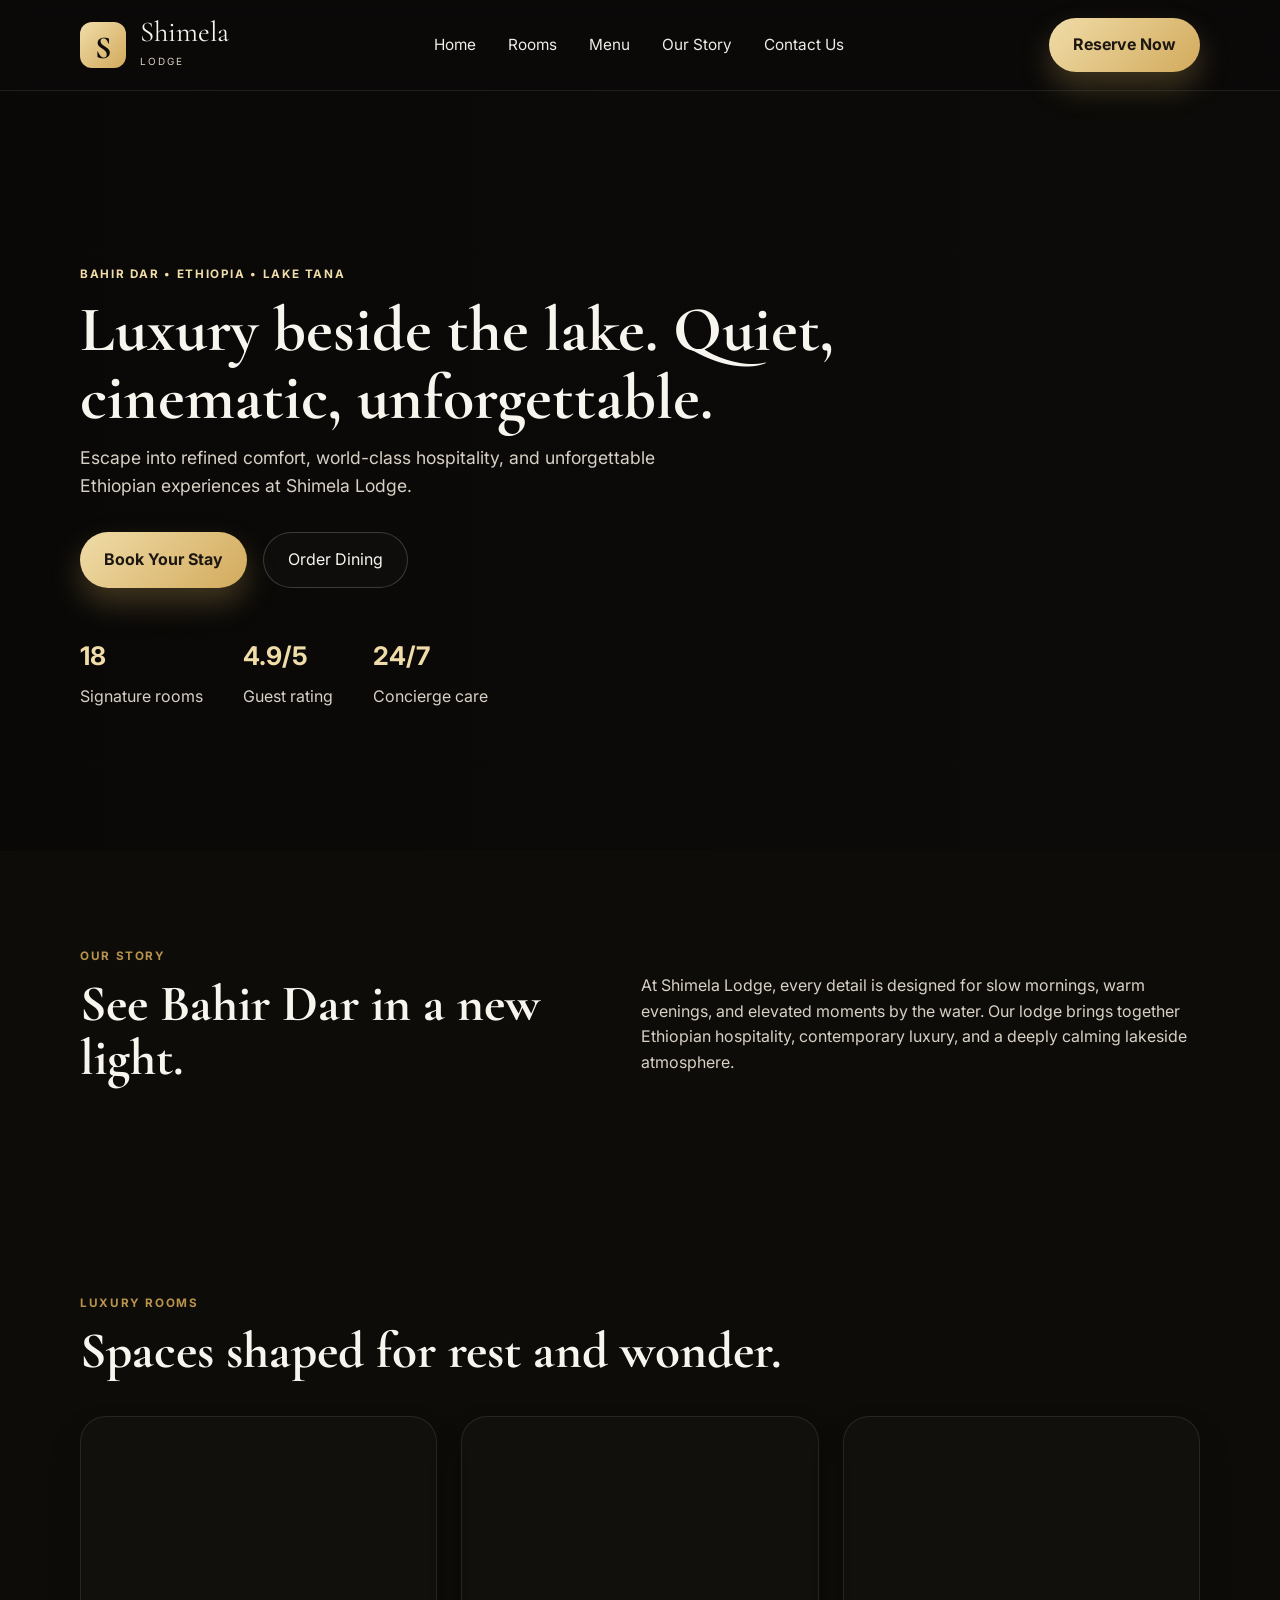
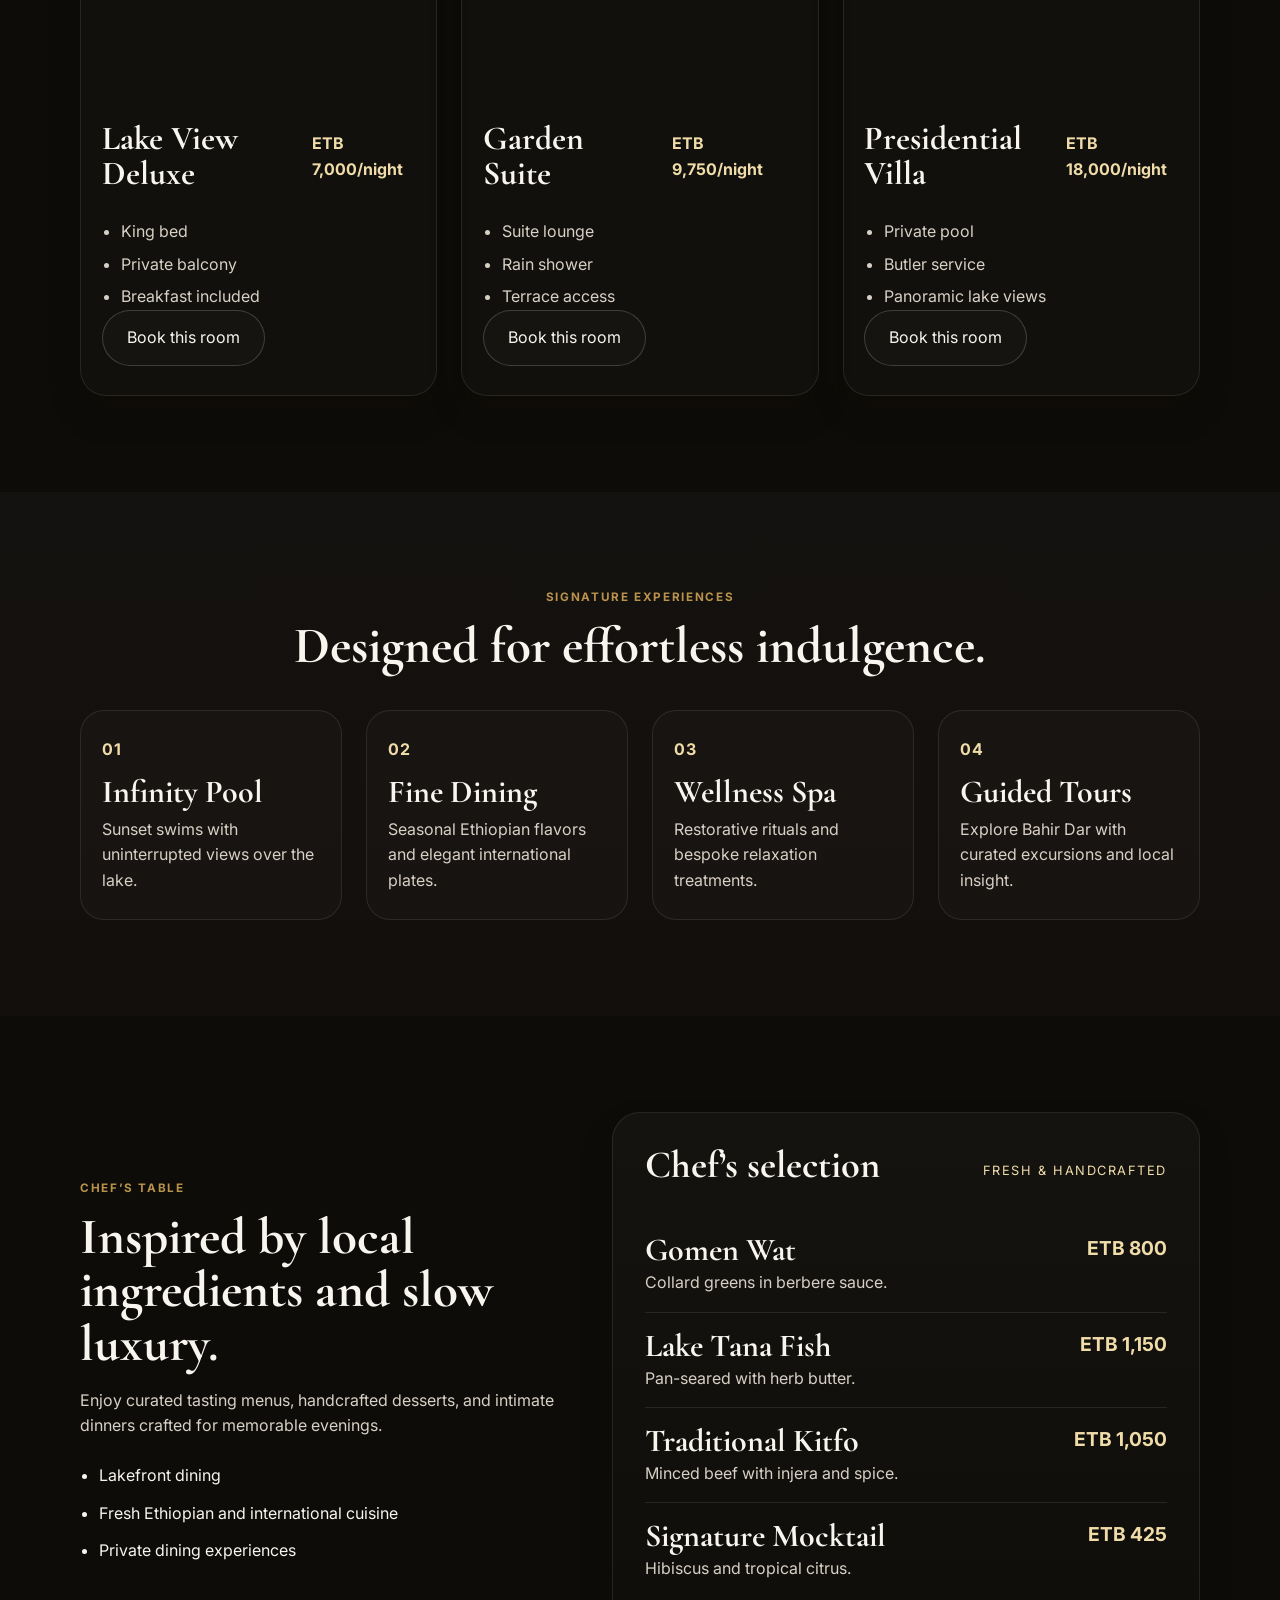
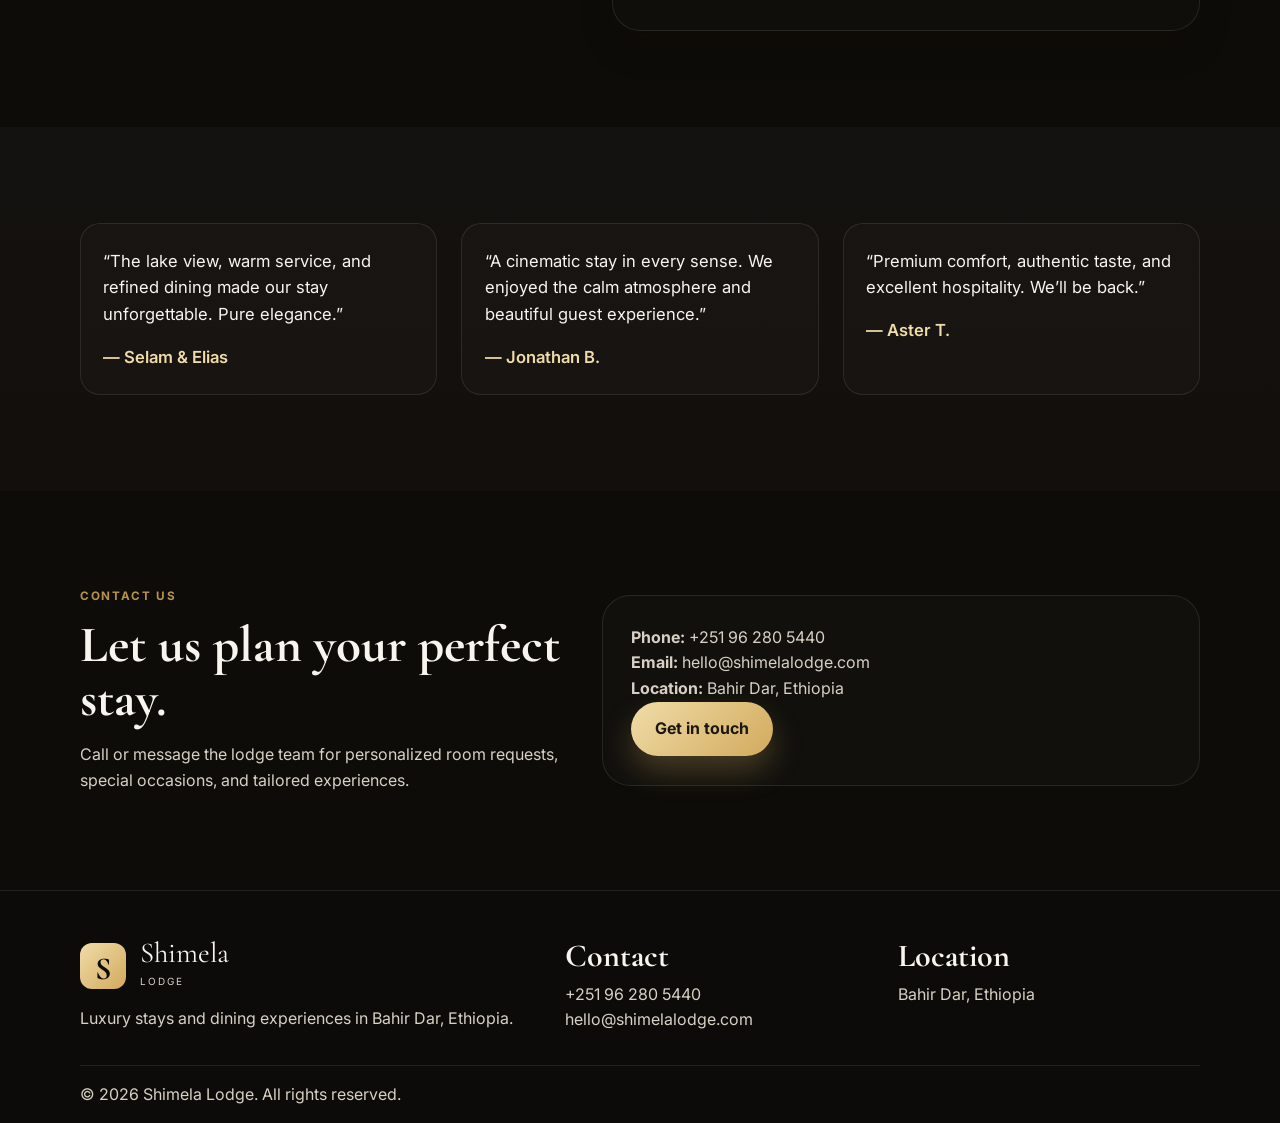
==== index.html @ a59342cc "update website" ====
<!DOCTYPE html>
<html lang="en">
  <head>
    <meta charset="UTF-8" />
    <meta name="viewport" content="width=device-width, initial-scale=1.0" />
    <title>Shimela Lodge | Luxury Stay in Bahir Dar</title>
    <meta
      name="description"
      content="Shimela Lodge is a luxury lodge in Bahir Dar, Ethiopia offering elegant rooms, serene lakefront views, premium dining, and a refined stay experience."
    />
    <link rel="preconnect" href="https://fonts.googleapis.com" />
    <link rel="preconnect" href="https://fonts.gstatic.com" crossorigin />
    <link
      href="https://fonts.googleapis.com/css2?family=Cormorant+Garamond:wght@400;500;600;700&family=Inter:wght@400;500;600;700;800&display=swap"
      rel="stylesheet"
    />
    <link
      rel="stylesheet"
      href="https://cdnjs.cloudflare.com/ajax/libs/font-awesome/6.5.2/css/all.min.css"
      integrity="sha512-DTOQO9RWCH3ppGqcWaEA1BIZOC6xxalwUEQpZZiHQ0s4m96jLZ3Q+N6M7M0PBn3h4PqA=="
      crossorigin="anonymous"
      referrerpolicy="no-referrer"
    />
    <link rel="stylesheet" href="styles.css" />
  </head>
  <body>
    <header class="site-header">
      <div class="container nav-wrap">
        <a href="index.html" class="brand" aria-label="Shimela Lodge home">
          <div class="brand-mark">S</div>
          <div>
            <span class="brand-name">Shimela</span>
            <small>Lodge</small>
          </div>
        </a>

        <nav class="main-nav" aria-label="Main navigation">
          <a href="index.html">Home</a>
          <a href="#rooms">Rooms</a>
          <a href="#menu">Menu</a>
          <a href="#story">Our Story</a>
          <a href="#contact">Contact Us</a>
        </nav>

        <a class="nav-cta" href="booking.html">Reserve Now</a>
      </div>
    </header>

    <main>
      <section class="hero home-hero">
        <div class="hero-overlay"></div>
        <div class="container hero-content">
          <p class="eyebrow">Bahir Dar • Ethiopia • Lake Tana</p>
          <h1>Luxury beside the lake. Quiet, cinematic, unforgettable.</h1>
          <p class="hero-copy">
            Escape into refined comfort, world-class hospitality, and unforgettable Ethiopian experiences at Shimela Lodge.
          </p>
          <div class="hero-actions">
            <a class="btn btn-primary" href="booking.html">Book Your Stay</a>
            <a class="btn btn-secondary" href="dining.html">Order Dining</a>
          </div>
          <div class="hero-stats">
            <div>
              <strong>18</strong>
              <span>Signature rooms</span>
            </div>
            <div>
              <strong>4.9/5</strong>
              <span>Guest rating</span>
            </div>
            <div>
              <strong>24/7</strong>
              <span>Concierge care</span>
            </div>
          </div>
        </div>
      </section>

      <section id="story" class="section-shell intro-panel">
        <div class="container intro-grid">
          <div>
            <p class="eyebrow dark">Our story</p>
            <h2>See Bahir Dar in a new light.</h2>
          </div>
          <p>
            At Shimela Lodge, every detail is designed for slow mornings, warm evenings, and elevated moments by the water.
            Our lodge brings together Ethiopian hospitality, contemporary luxury, and a deeply calming lakeside atmosphere.
          </p>
        </div>
      </section>

      <section id="rooms" id="rooms" class="section-shell">
        <div class="container">
          <div class="section-heading">
            <p class="eyebrow dark">Luxury rooms</p>
            <h2>Spaces shaped for rest and wonder.</h2>
          </div>
          <div class="room-grid">
            <article class="room-card">
              <div class="room-image room-one"></div>
              <div class="room-body">
                <div class="room-topline">
                  <h3>Lake View Deluxe</h3>
                  <span>ETB 7,000/night</span>
                </div>
                <ul>
                  <li>King bed</li>
                  <li>Private balcony</li>
                  <li>Breakfast included</li>
                </ul>
                <a class="btn btn-secondary room-order-btn" href="booking.html">Book this room</a>
              </div>
            </article>
            <article class="room-card">
              <div class="room-image room-two"></div>
              <div class="room-body">
                <div class="room-topline">
                  <h3>Garden Suite</h3>
                  <span>ETB 9,750/night</span>
                </div>
                <ul>
                  <li>Suite lounge</li>
                  <li>Rain shower</li>
                  <li>Terrace access</li>
                </ul>
                <a class="btn btn-secondary room-order-btn" href="booking.html">Book this room</a>
              </div>
            </article>
            <article class="room-card">
              <div class="room-image room-three"></div>
              <div class="room-body">
                <div class="room-topline">
                  <h3>Presidential Villa</h3>
                  <span>ETB 18,000/night</span>
                </div>
                <ul>
                  <li>Private pool</li>
                  <li>Butler service</li>
                  <li>Panoramic lake views</li>
                </ul>
                <a class="btn btn-secondary room-order-btn" href="booking.html">Book this room</a>
              </div>
            </article>
          </div>
        </div>
      </section>

      <section class="section-shell accent-bg">
        <div class="container">
          <div class="section-heading center">
            <p class="eyebrow dark">Signature experiences</p>
            <h2>Designed for effortless indulgence.</h2>
          </div>
          <div class="amenity-grid">
            <div class="amenity-item">
              <span>01</span>
              <h3>Infinity Pool</h3>
              <p>Sunset swims with uninterrupted views over the lake.</p>
            </div>
            <div class="amenity-item">
              <span>02</span>
              <h3>Fine Dining</h3>
              <p>Seasonal Ethiopian flavors and elegant international plates.</p>
            </div>
            <div class="amenity-item">
              <span>03</span>
              <h3>Wellness Spa</h3>
              <p>Restorative rituals and bespoke relaxation treatments.</p>
            </div>
            <div class="amenity-item">
              <span>04</span>
              <h3>Guided Tours</h3>
              <p>Explore Bahir Dar with curated excursions and local insight.</p>
            </div>
          </div>
        </div>
      </section>

      <section id="menu" class="section-shell">
        <div class="container dining-grid">
          <div class="dining-copy">
            <p class="eyebrow dark">Chef’s table</p>
            <h2>Inspired by local ingredients and slow luxury.</h2>
            <p>
              Enjoy curated tasting menus, handcrafted desserts, and intimate dinners crafted for memorable evenings.
            </p>
            <ul class="feature-list">
              <li>Lakefront dining</li>
              <li>Fresh Ethiopian and international cuisine</li>
              <li>Private dining experiences</li>
            </ul>
          </div>
          <div class="menu-panel">
            <div class="menu-header">
              <h3>Chef’s selection</h3>
              <span>Fresh & handcrafted</span>
            </div>
            <div class="menu-item">
              <div>
                <h4>Gomen Wat</h4>
                <p>Collard greens in berbere sauce.</p>
              </div>
              <strong>ETB 800</strong>
            </div>
            <div class="menu-item">
              <div>
                <h4>Lake Tana Fish</h4>
                <p>Pan-seared with herb butter.</p>
              </div>
              <strong>ETB 1,150</strong>
            </div>
            <div class="menu-item">
              <div>
                <h4>Traditional Kitfo</h4>
                <p>Minced beef with injera and spice.</p>
              </div>
              <strong>ETB 1,050</strong>
            </div>
            <div class="menu-item">
              <div>
                <h4>Signature Mocktail</h4>
                <p>Hibiscus and tropical citrus.</p>
              </div>
              <strong>ETB 425</strong>
            </div>
          </div>
        </div>
      </section>

      <section class="section-shell accent-bg">
        <div class="container review-grid home-review-grid">
          <blockquote>
            “The lake view, warm service, and refined dining made our stay unforgettable. Pure elegance.”
            <footer>— Selam & Elias</footer>
          </blockquote>
          <blockquote>
            “A cinematic stay in every sense. We enjoyed the calm atmosphere and beautiful guest experience.”
            <footer>— Jonathan B.</footer>
          </blockquote>
          <blockquote>
            “Premium comfort, authentic taste, and excellent hospitality. We’ll be back.”
            <footer>— Aster T.</footer>
          </blockquote>
        </div>
      </section>

      <section id="contact" class="section-shell">
        <div class="container booking-shell">
          <div class="booking-content">
            <p class="eyebrow dark">Contact us</p>
            <h2>Let us plan your perfect stay.</h2>
            <p>Call or message the lodge team for personalized room requests, special occasions, and tailored experiences.</p>
          </div>
          <div class="contact-card">
            <p><strong>Phone:</strong> <a href="tel:+251962805440">+251 96 280 5440</a></p>
            <p><strong>Email:</strong> <a href="mailto:hello@shimelalodge.com">hello@shimelalodge.com</a></p>
            <p><strong>Location:</strong> Bahir Dar, Ethiopia</p>
            <a class="btn btn-primary" href="contact.html">Get in touch</a>
          </div>
        </div>
      </section>
    </main>

    <footer class="site-footer">
      <div class="container footer-wrap">
        <div>
          <div class="brand footer-brand">
            <div class="brand-mark">S</div>
            <div>
              <span class="brand-name">Shimela</span>
              <small>Lodge</small>
            </div>
          </div>
          <p>Luxury stays and dining experiences in Bahir Dar, Ethiopia.</p>
        </div>
        <div>
          <h4>Contact</h4>
          <p><a href="tel:+251962805440">+251 96 280 5440</a></p>
          <p><a href="mailto:hello@shimelalodge.com">hello@shimelalodge.com</a></p>
        </div>
        <div>
          <h4>Location</h4>
          <p>Bahir Dar, Ethiopia</p>
        </div>
      </div>
      <div class="container copyright">
        <p>© <span id="year"></span> Shimela Lodge. All rights reserved.</p>
      </div>
    </footer>

    <script src="script.js"></script>
  </body>
</html>
---- styles.css ----
:root {
  --bg: #0d0c09;
  --panel: #17140f;
  --panel-soft: #201b16;
  --gold: #d2aa5c;
  --gold-soft: #f0dca8;
  --white: #f8f5ef;
  --muted: #d8d0c4;
  --shadow: rgba(18, 11, 4, 0.32);
  --border: rgba(255, 255, 255, 0.09);
  --success: #cfe5a8;
  --deep: #110f0d;
}

* {
  box-sizing: border-box;
}

html {
  scroll-behavior: smooth;
}

body {
  margin: 0;
  background: var(--bg);
  color: var(--white);
  font-family: 'Inter', sans-serif;
  line-height: 1.6;
}

a {
  color: inherit;
  text-decoration: none;
}

img {
  max-width: 100%;
  display: block;
}

button,
input,
select,
textarea {
  font: inherit;
}

.container {
  width: min(1120px, calc(100% - 2rem));
  margin: 0 auto;
}

.section-shell {
  padding: 6rem 0;
}

.accent-bg {
  background: linear-gradient(180deg, rgba(20, 18, 16, 0.96), rgba(19, 15, 12, 0.96));
}

.eyebrow {
  margin: 0 0 0.8rem;
  color: var(--gold-soft);
  text-transform: uppercase;
  letter-spacing: 0.14em;
  font-size: 0.73rem;
  font-weight: 700;
}

.eyebrow.dark {
  color: #b9934b;
}

h1, h2, h3, h4 {
  font-family: 'Cormorant Garamond', serif;
  margin: 0 0 0.8rem;
  line-height: 1.05;
}

h1 {
  font-size: clamp(3.4rem, 5vw, 6rem);
  max-width: 760px;
}

h2 {
  font-size: clamp(2.5rem, 4vw, 4rem);
  margin-bottom: 1rem;
}

p {
  margin: 0;
  color: var(--muted);
}

.site-header {
  position: sticky;
  top: 0;
  z-index: 100;
  backdrop-filter: blur(14px);
  background: rgba(10, 9, 8, 0.75);
  border-bottom: 1px solid var(--border);
}

.nav-wrap {
  display: flex;
  align-items: center;
  justify-content: space-between;
  gap: 1.25rem;
  min-height: 90px;
}

.brand {
  display: inline-flex;
  align-items: center;
  gap: 0.9rem;
}

.brand-mark {
  width: 46px;
  height: 46px;
  display: grid;
  place-items: center;
  background: linear-gradient(135deg, var(--gold-soft), var(--gold));
  color: var(--bg);
  border-radius: 12px;
  font-weight: 800;
  font-family: 'Cormorant Garamond', serif;
  font-size: 2rem;
}

.brand-name {
  display: block;
  font-family: 'Cormorant Garamond', serif;
  font-size: 1.8rem;
  line-height: 1;
}

.brand small {
  color: var(--muted);
  letter-spacing: 0.18em;
  text-transform: uppercase;
  font-size: 0.62rem;
}

.main-nav {
  display: flex;
  align-items: center;
  gap: 2rem;
}

.main-nav a {
  position: relative;
  color: #f0ece7;
  font-size: 0.96rem;
}

.main-nav a::after {
  content: '';
  position: absolute;
  left: 0;
  bottom: -8px;
  width: 100%;
  height: 1px;
  background: var(--gold-soft);
  transform: scaleX(0);
  transform-origin: center;
  transition: transform 0.25s ease;
}

.main-nav a:hover::after {
  transform: scaleX(1);
}

.nav-cta,
.btn,
.mini-btn {
  border: none;
  border-radius: 999px;
  cursor: pointer;
  transition: transform 0.2s ease, box-shadow 0.2s ease, background 0.2s ease;
}

.nav-cta,
.btn-primary {
  display: inline-flex;
  align-items: center;
  justify-content: center;
  padding: 0.9rem 1.5rem;
  background: linear-gradient(135deg, var(--gold-soft), var(--gold));
  color: #1d1711;
  font-weight: 700;
  box-shadow: 0 15px 30px rgba(210, 170, 92, 0.28);
}

.btn-secondary {
  display: inline-flex;
  align-items: center;
  justify-content: center;
  padding: 0.9rem 1.5rem;
  border: 1px solid rgba(255,255,255,0.18);
  background: rgba(255,255,255,0.02);
  color: var(--white);
}

.nav-cta:hover,
.btn:hover,
.mini-btn:hover {
  transform: translateY(-1px);
}

.hero {
  position: relative;
  min-height: 760px;
  display: flex;
  align-items: center;
  background-size: cover;
  background-position: center;
}

.home-hero {
  background-image: url('https://images.unsplash.com/photo-1500530855697-b586d89ba3ee?auto=format&fit=crop&w=1600&q=80');
}

.page-hero {
  min-height: 440px;
  background-image: url('https://images.unsplash.com/photo-1494526585095-c41746248156?auto=format&fit=crop&w=1600&q=80');
}

.hero-overlay {
  position: absolute;
  inset: 0;
  background: linear-gradient(90deg, rgba(9,8,7,0.92) 0%, rgba(9,8,7,0.66) 34%, rgba(9,8,7,0.28) 100%);
}

.hero-content {
  position: relative;
  z-index: 1;
  padding: 7rem 0 5rem;
}

.hero-copy {
  max-width: 620px;
  font-size: 1.1rem;
  margin-bottom: 2rem;
}

.hero-actions {
  display: flex;
  flex-wrap: wrap;
  gap: 1rem;
  margin-bottom: 3rem;
}

.hero-stats {
  display: flex;
  gap: 2.5rem;
  flex-wrap: wrap;
}

.hero-stats div {
  display: flex;
  flex-direction: column;
  gap: 0.4rem;
}

.hero-stats strong {
  font-size: clamp(1.5rem, 2vw, 2.6rem);
  font-weight: 700;
  color: var(--gold-soft);
}

.hero-stats span {
  color: var(--muted);
}

.intro-grid {
  display: grid;
  grid-template-columns: 1.1fr 1.2fr;
  gap: 3rem;
  align-items: center;
}

.section-heading {
  margin-bottom: 2.3rem;
}

.section-heading.center {
  text-align: center;
}

.room-grid,
.amenity-grid,
.review-grid {
  display: grid;
  gap: 1.5rem;
}

.room-grid {
  grid-template-columns: repeat(3, minmax(0, 1fr));
}

.room-card {
  background: rgba(255,255,255,0.02);
  border: 1px solid var(--border);
  border-radius: 26px;
  overflow: hidden;
  box-shadow: 0 18px 30px var(--shadow);
}

.room-image {
  min-height: 280px;
  background-size: cover;
  background-position: center;
}

.room-one {
  background-image: url('https://images.unsplash.com/photo-1505693416388-ac5ce068fe85?auto=format&fit=crop&w=900&q=80');
}

.room-two {
  background-image: url('https://images.unsplash.com/photo-1494526585095-c41746248156?auto=format&fit=crop&w=900&q=80');
}

.room-three {
  background-image: url('https://images.unsplash.com/photo-1522708323590-d24dbb6b0267?auto=format&fit=crop&w=900&q=80');
}

.room-body {
  padding: 1.5rem 1.3rem 1.8rem;
}

.room-topline {
  display: flex;
  justify-content: space-between;
  gap: 1rem;
  align-items: baseline;
  margin-bottom: 0.9rem;
}

.room-topline h3 {
  font-size: 2.1rem;
}

.room-topline span {
  color: var(--gold-soft);
  font-weight: 700;
}

.room-body ul {
  margin: 0;
  padding-left: 1.2rem;
  color: var(--muted);
  display: grid;
  gap: 0.45rem;
}

.amenity-grid {
  grid-template-columns: repeat(4, minmax(0, 1fr));
}

.amenity-item {
  background: rgba(255,255,255,0.02);
  border: 1px solid var(--border);
  border-radius: 24px;
  padding: 1.6rem 1.3rem;
}

.amenity-item span {
  color: var(--gold-soft);
  font-weight: 700;
  letter-spacing: 0.08em;
  display: inline-block;
  margin-bottom: 0.8rem;
}

.amenity-item h3 {
  font-size: 2rem;
  margin-bottom: 0.5rem;
}

.dining-grid {
  display: grid;
  grid-template-columns: 0.92fr 1.08fr;
  gap: 2rem;
  align-items: center;
}

.feature-list {
  margin: 1.5rem 0 0;
  padding-left: 1.2rem;
  display: grid;
  gap: 0.75rem;
  color: var(--white);
}

.menu-panel {
  padding: 2rem;
  border-radius: 28px;
  background: linear-gradient(180deg, rgba(255,255,255,0.03), rgba(255,255,255,0.01));
  border: 1px solid var(--border);
  box-shadow: 0 18px 30px var(--shadow);
}

.menu-header {
  display: flex;
  justify-content: space-between;
  align-items: center;
  gap: 1rem;
  margin-bottom: 1.2rem;
}

.menu-header h3 {
  font-size: 2.4rem;
}

.menu-header span {
  color: var(--gold-soft);
  font-size: 0.8rem;
  text-transform: uppercase;
  letter-spacing: 0.12em;
}

.menu-item {
  display: flex;
  align-items: flex-start;
  justify-content: space-between;
  gap: 1.25rem;
  padding: 1rem 0;
  border-bottom: 1px solid var(--border);
}

.menu-item:last-child {
  border-bottom: none;
}

.menu-item h4 {
  font-size: 2rem;
  margin-bottom: 0.2rem;
}

.menu-item strong {
  color: var(--gold-soft);
  font-size: 1.2rem;
  white-space: nowrap;
}

.booking-shell {
  display: grid;
  grid-template-columns: 0.9fr 1.1fr;
  gap: 2rem;
  align-items: center;
}

.booking-form,
.contact-card,
.order-summary,
.info-card {
  background: rgba(255,255,255,0.02);
  border: 1px solid var(--border);
  border-radius: 28px;
  padding: 1.8rem;
}

.field-row {
  display: grid;
  grid-template-columns: repeat(2, minmax(0, 1fr));
  gap: 1rem;
  margin-bottom: 1rem;
}

label {
  display: grid;
  gap: 0.55rem;
  color: var(--muted);
  font-size: 0.95rem;
}

input,
select,
textarea {
  width: 100%;
  border: 1px solid rgba(255,255,255,0.12);
  background: rgba(6,6,6,0.5);
  color: var(--white);
  border-radius: 14px;
  padding: 0.9rem 1rem;
}

textarea {
  min-height: 150px;
  resize: vertical;
}

.booking-summary {
  display: flex;
  align-items: center;
  justify-content: space-between;
  gap: 1rem;
  margin-top: 1.2rem;
  padding-top: 1rem;
  border-top: 1px solid var(--border);
}

.booking-summary div {
  display: flex;
  flex-direction: column;
  gap: 0.2rem;
}

.booking-summary span {
  color: var(--muted);
}

.booking-summary strong {
  color: var(--gold-soft);
  font-size: 1.5rem;
}

.full {
  width: 100%;
}

.ordering-layout {
  display: grid;
  grid-template-columns: 0.8fr 1.2fr;
  gap: 2rem;
  align-items: start;
}

.food-ordering {
  display: grid;
  grid-template-columns: 1.3fr 0.7fr;
  gap: 1.5rem;
  align-items: start;
}

.menu-cards {
  display: grid;
  grid-template-columns: repeat(2, minmax(0, 1fr));
  gap: 1rem;
}

.food-card {
  background: rgba(255,255,255,0.02);
  border: 1px solid var(--border);
  border-radius: 20px;
  padding: 1.2rem;
}

.food-card h3 {
  font-size: 2rem;
  margin-bottom: 0.4rem;
}

.food-card p {
  min-height: 52px;
}

.food-meta {
  display: flex;
  align-items: center;
  justify-content: space-between;
  gap: 0.8rem;
  margin-top: 1rem;
}

.food-meta span {
  color: var(--gold-soft);
  font-weight: 700;
  font-size: 1.1rem;
}

.mini-btn {
  background: rgba(210, 170, 92, 0.14);
  color: var(--gold-soft);
  border: 1px solid rgba(210,170,92,0.4);
  padding: 0.7rem 0.9rem;
}

.order-summary {
  padding: 1.3rem;
}

.order-summary h3 {
  font-size: 2.2rem;
}

.order-summary ul {
  list-style: none;
  padding: 0;
  margin: 1rem 0;
  display: grid;
  gap: 0.75rem;
}

.order-summary li {
  display: flex;
  align-items: center;
  justify-content: space-between;
  gap: 0.6rem;
  padding-bottom: 0.5rem;
  border-bottom: 1px solid var(--border);
  color: var(--white);
}

.empty-state {
  color: var(--muted);
  border-bottom: none !important;
  display: block !important;
}

.order-total {
  display: flex;
  justify-content: space-between;
  align-items: center;
  margin: 1rem 0 1.2rem;
  padding-top: 0.7rem;
  border-top: 1px solid var(--border);
}

.order-total strong {
  color: var(--gold-soft);
  font-size: 1.5rem;
}

.review-grid {
  grid-template-columns: repeat(3, minmax(0, 1fr));
}

blockquote {
  margin: 0;
  padding: 1.5rem 1.4rem;
  background: rgba(255,255,255,0.02);
  border: 1px solid var(--border);
  border-radius: 20px;
  color: var(--white);
  font-size: 1.04rem;
}

blockquote footer {
  margin-top: 1rem;
  color: var(--gold-soft);
  font-weight: 600;
}

.page-banner {
  padding: 4rem 0 1rem;
}

.banner-box {
  background: linear-gradient(135deg, rgba(210,170,92,0.22), rgba(255,255,255,0.02));
  border: 1px solid var(--border);
  border-radius: 30px;
  padding: 2.5rem;
}

.info-grid,
.contact-grid {
  display: grid;
  grid-template-columns: repeat(3, minmax(0, 1fr));
  gap: 1.5rem;
}

.info-card ul {
  margin: 1rem 0 0;
  padding-left: 1.2rem;
  color: var(--muted);
}

.map-wrap iframe {
  width: 100%;
  min-height: 420px;
  border: 0;
  border-radius: 26px;
}

.social-links {
  display: flex;
  gap: 0.8rem;
  margin-top: 1rem;
}

.social-links a {
  width: 42px;
  height: 42px;
  border-radius: 50%;
  display: grid;
  place-items: center;
  border: 1px solid var(--border);
  background: rgba(255,255,255,0.02);
  color: var(--gold-soft);
  font-weight: 700;
}

.social-logo {
  display: inline-flex;
  align-items: center;
  justify-content: center;
  width: 100%;
  height: 100%;
  border-radius: 50%;
  background: linear-gradient(135deg, var(--gold-soft), var(--gold));
  color: var(--deep);
  font-family: 'Cormorant Garamond', serif;
  font-size: 1.3rem;
  font-weight: 700;
}

.page-intro {
  margin-bottom: 2rem;
}

.site-footer {
  padding: 3rem 0 1rem;
  border-top: 1px solid var(--border);
  background: #0c0b09;
}

.footer-wrap {
  display: grid;
  grid-template-columns: 1.2fr 0.8fr 0.8fr;
  gap: 2rem;
}

.footer-brand {
  margin-bottom: 0.8rem;
}

.site-footer h4 {
  font-size: 2rem;
  margin-bottom: 0.6rem;
}

.site-footer p,
.site-footer a {
  color: var(--muted);
}

.copyright {
  margin-top: 2rem;
  padding-top: 1rem;
  border-top: 1px solid var(--border);
}

@media (max-width: 980px) {
  .main-nav {
    display: none;
  }

  .room-grid,
  .amenity-grid,
  .review-grid,
  .food-ordering,
  .booking-shell,
  .dining-grid,
  .ordering-layout,
  .footer-wrap,
  .info-grid,
  .contact-grid {
    grid-template-columns: 1fr;
  }

  .menu-cards {
    grid-template-columns: 1fr;
  }
}

@media (max-width: 640px) {
  .hero {
    min-height: 620px;
  }

  .nav-wrap {
    min-height: 78px;
  }

  .field-row {
    grid-template-columns: 1fr;
  }

  .hero-actions,
  .booking-summary {
    flex-direction: column;
    align-items: stretch;
  }

  .section-shell {
    padding: 4.3rem 0;
  }
}
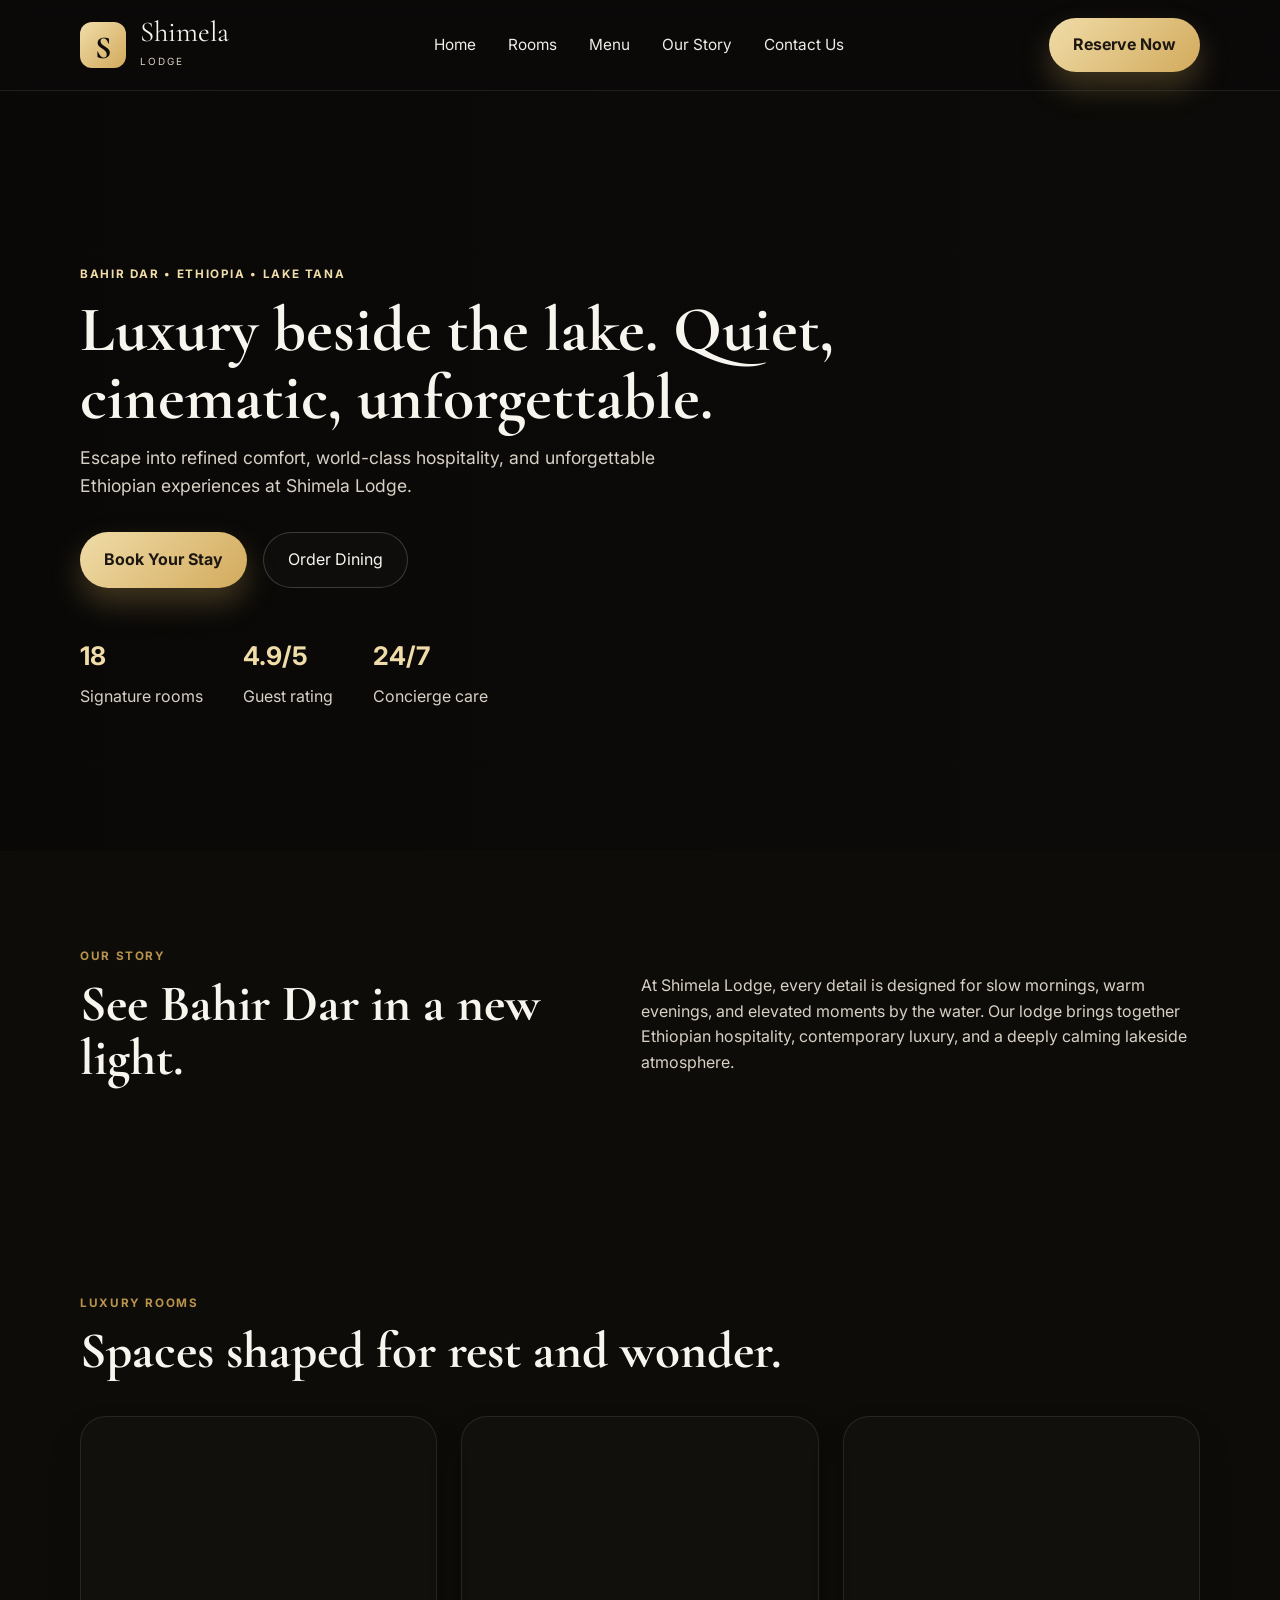
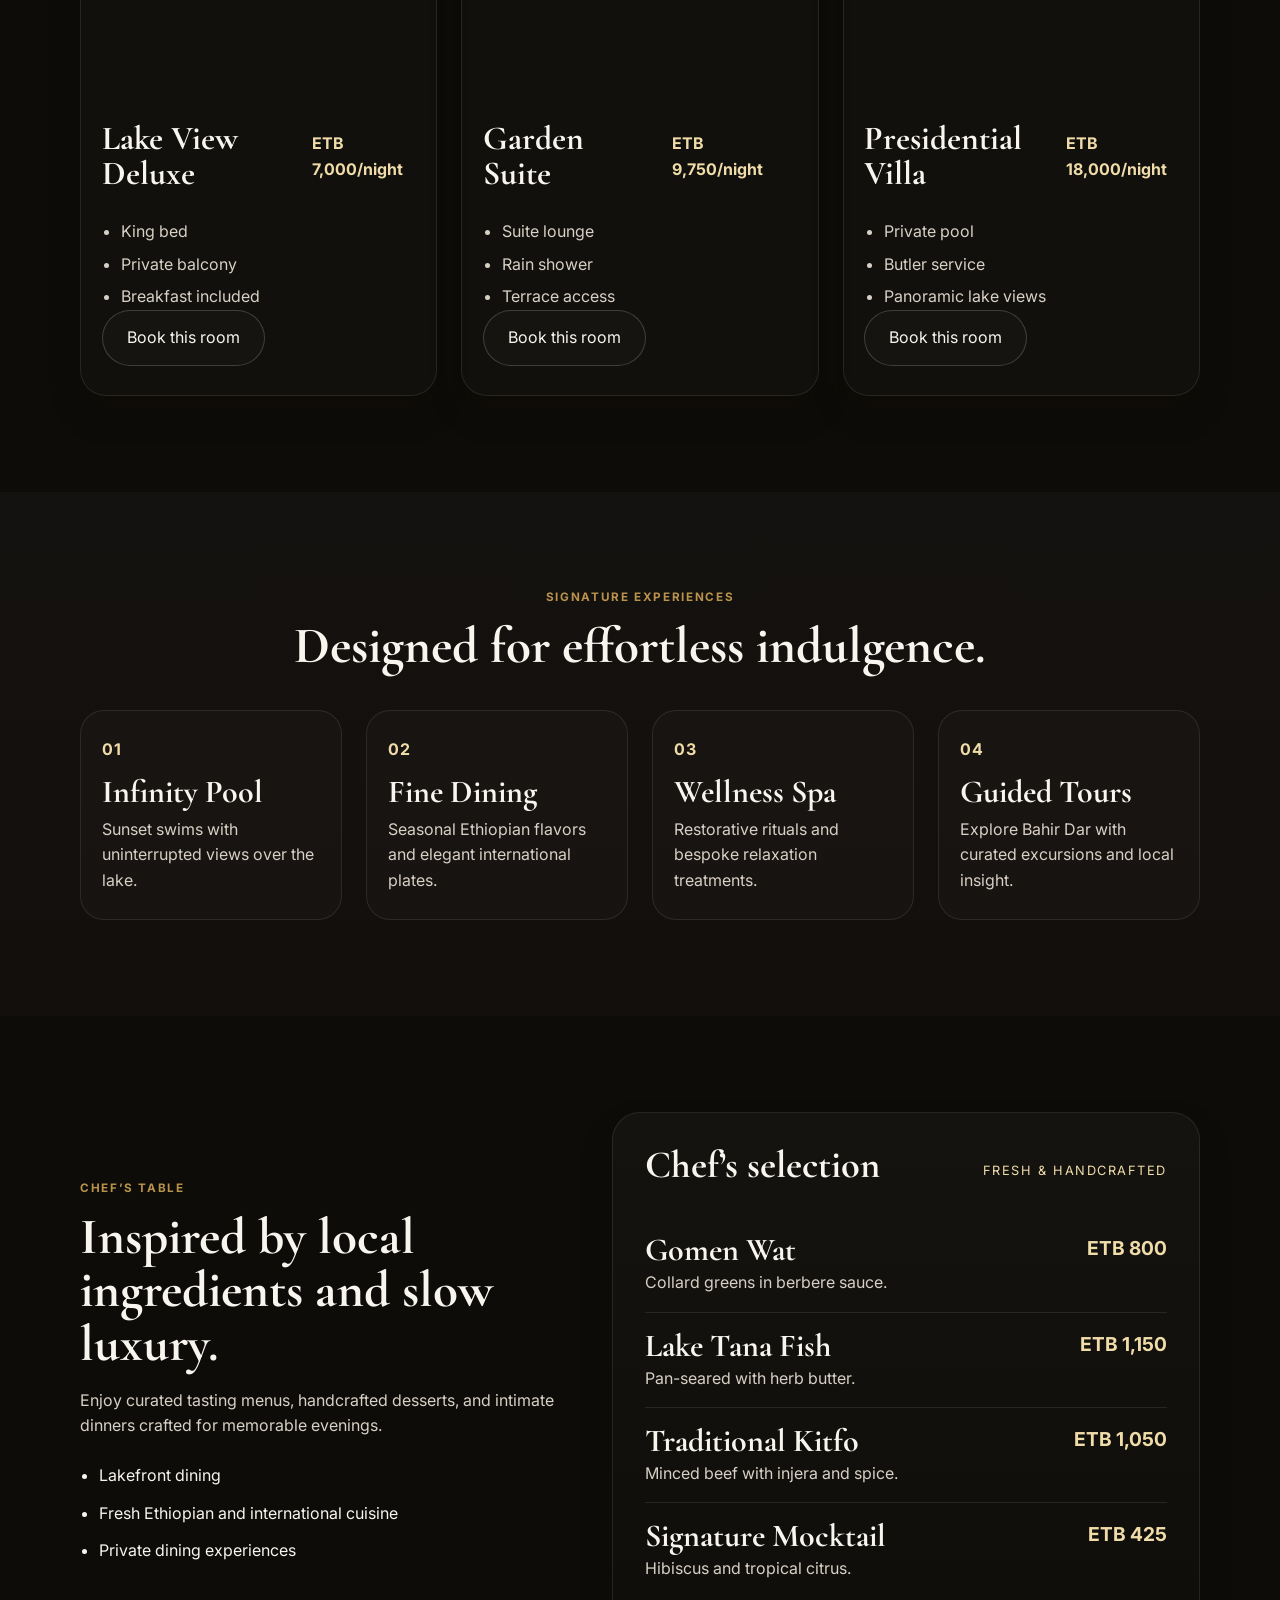
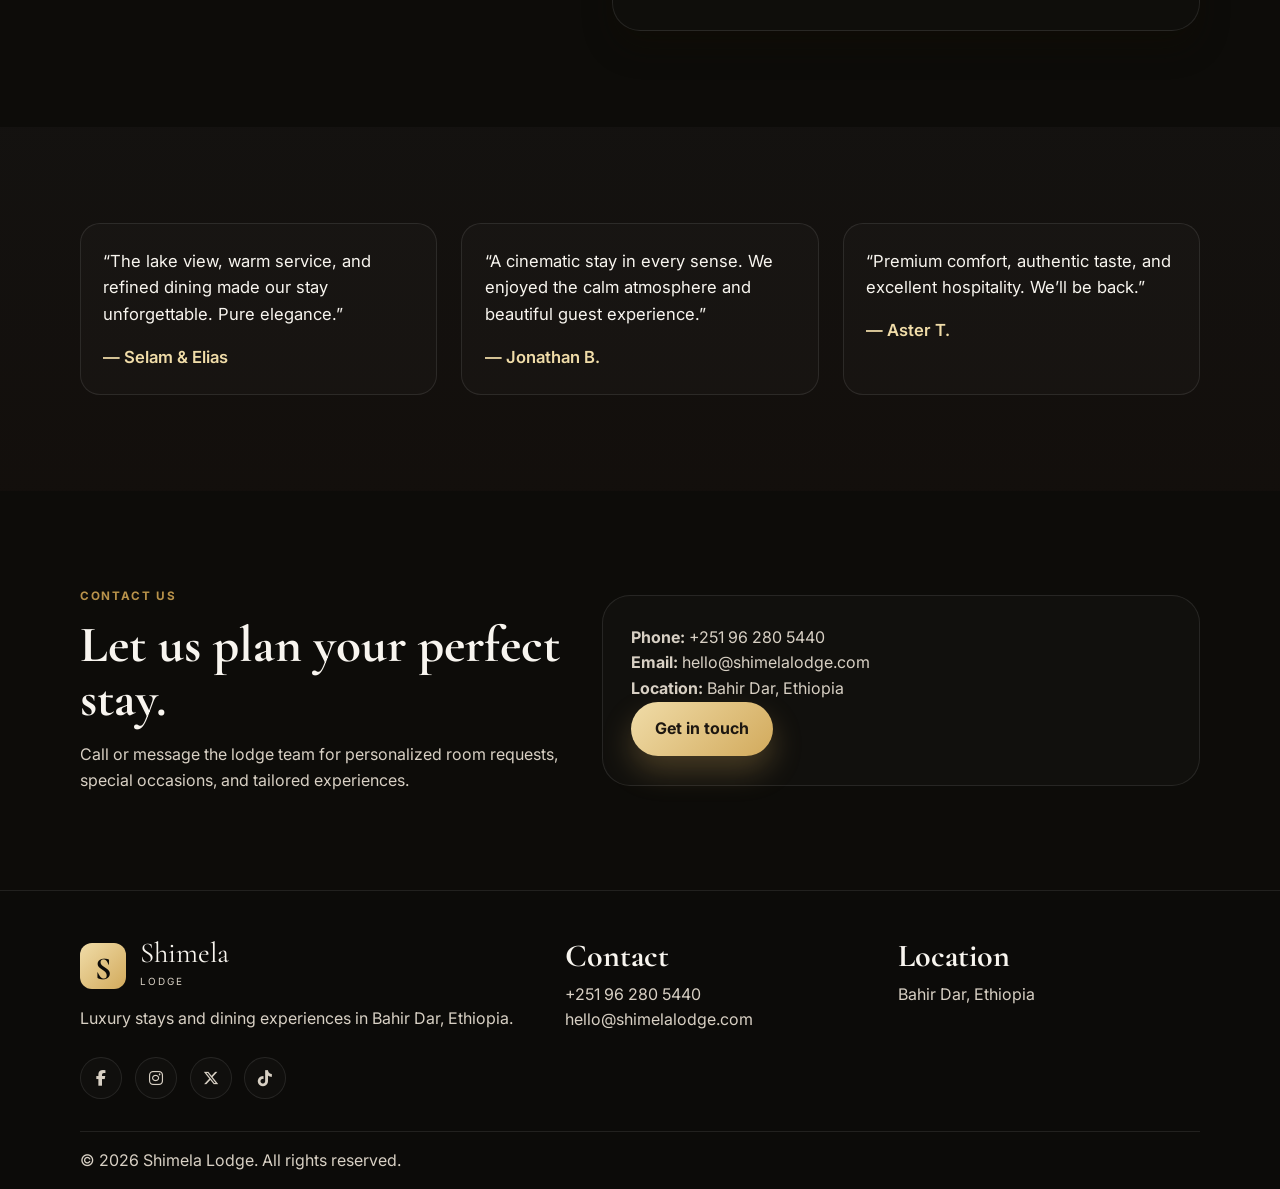
==== commit ac89237a: "Adjust home footer social icon placement" ====
--- a/index.html
+++ b/index.html
@@ -283,6 +283,14 @@
           <p>Bahir Dar, Ethiopia</p>
         </div>
       </div>
+      <div class="container footer-social">
+        <div class="social-links" aria-label="Social media">
+          <a href="https://www.facebook.com/shimelalodge" target="_blank" rel="noreferrer" aria-label="Facebook"><i class="fa-brands fa-facebook-f"></i></a>
+          <a href="https://www.instagram.com/shimelalodge" target="_blank" rel="noreferrer" aria-label="Instagram"><i class="fa-brands fa-instagram"></i></a>
+          <a href="https://x.com/shimelalodge" target="_blank" rel="noreferrer" aria-label="X"><i class="fa-brands fa-x-twitter"></i></a>
+          <a href="https://www.tiktok.com/@shimelalodge" target="_blank" rel="noreferrer" aria-label="TikTok"><i class="fa-brands fa-tiktok"></i></a>
+        </div>
+      </div>
       <div class="container copyright">
         <p>© <span id="year"></span> Shimela Lodge. All rights reserved.</p>
       </div>
--- a/styles.css
+++ b/styles.css
@@ -680,6 +680,15 @@
   margin-top: 1rem;
 }
 
+.footer-social {
+  margin-top: 1.5rem;
+}
+
+.site-footer .social-links {
+  margin-top: 0;
+  justify-content: flex-start;
+}
+
 .social-links a {
   width: 42px;
   height: 42px;
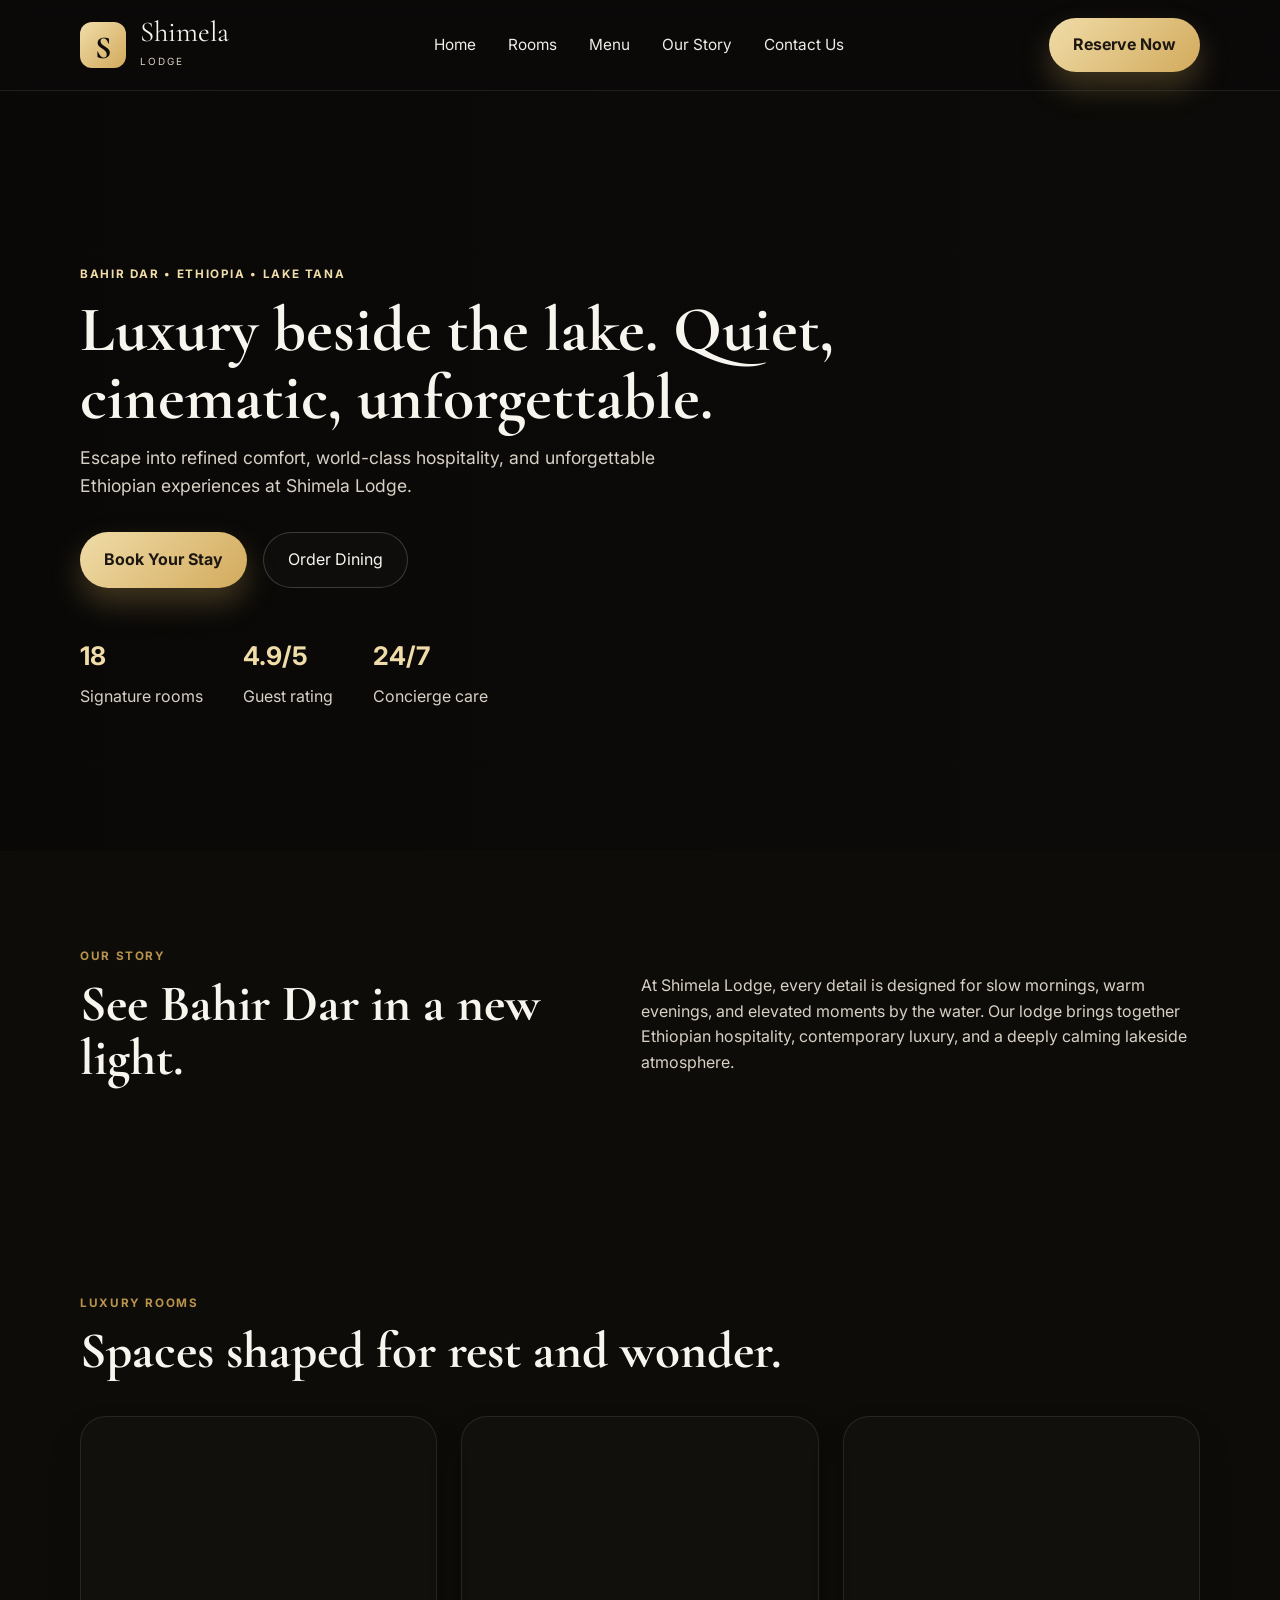
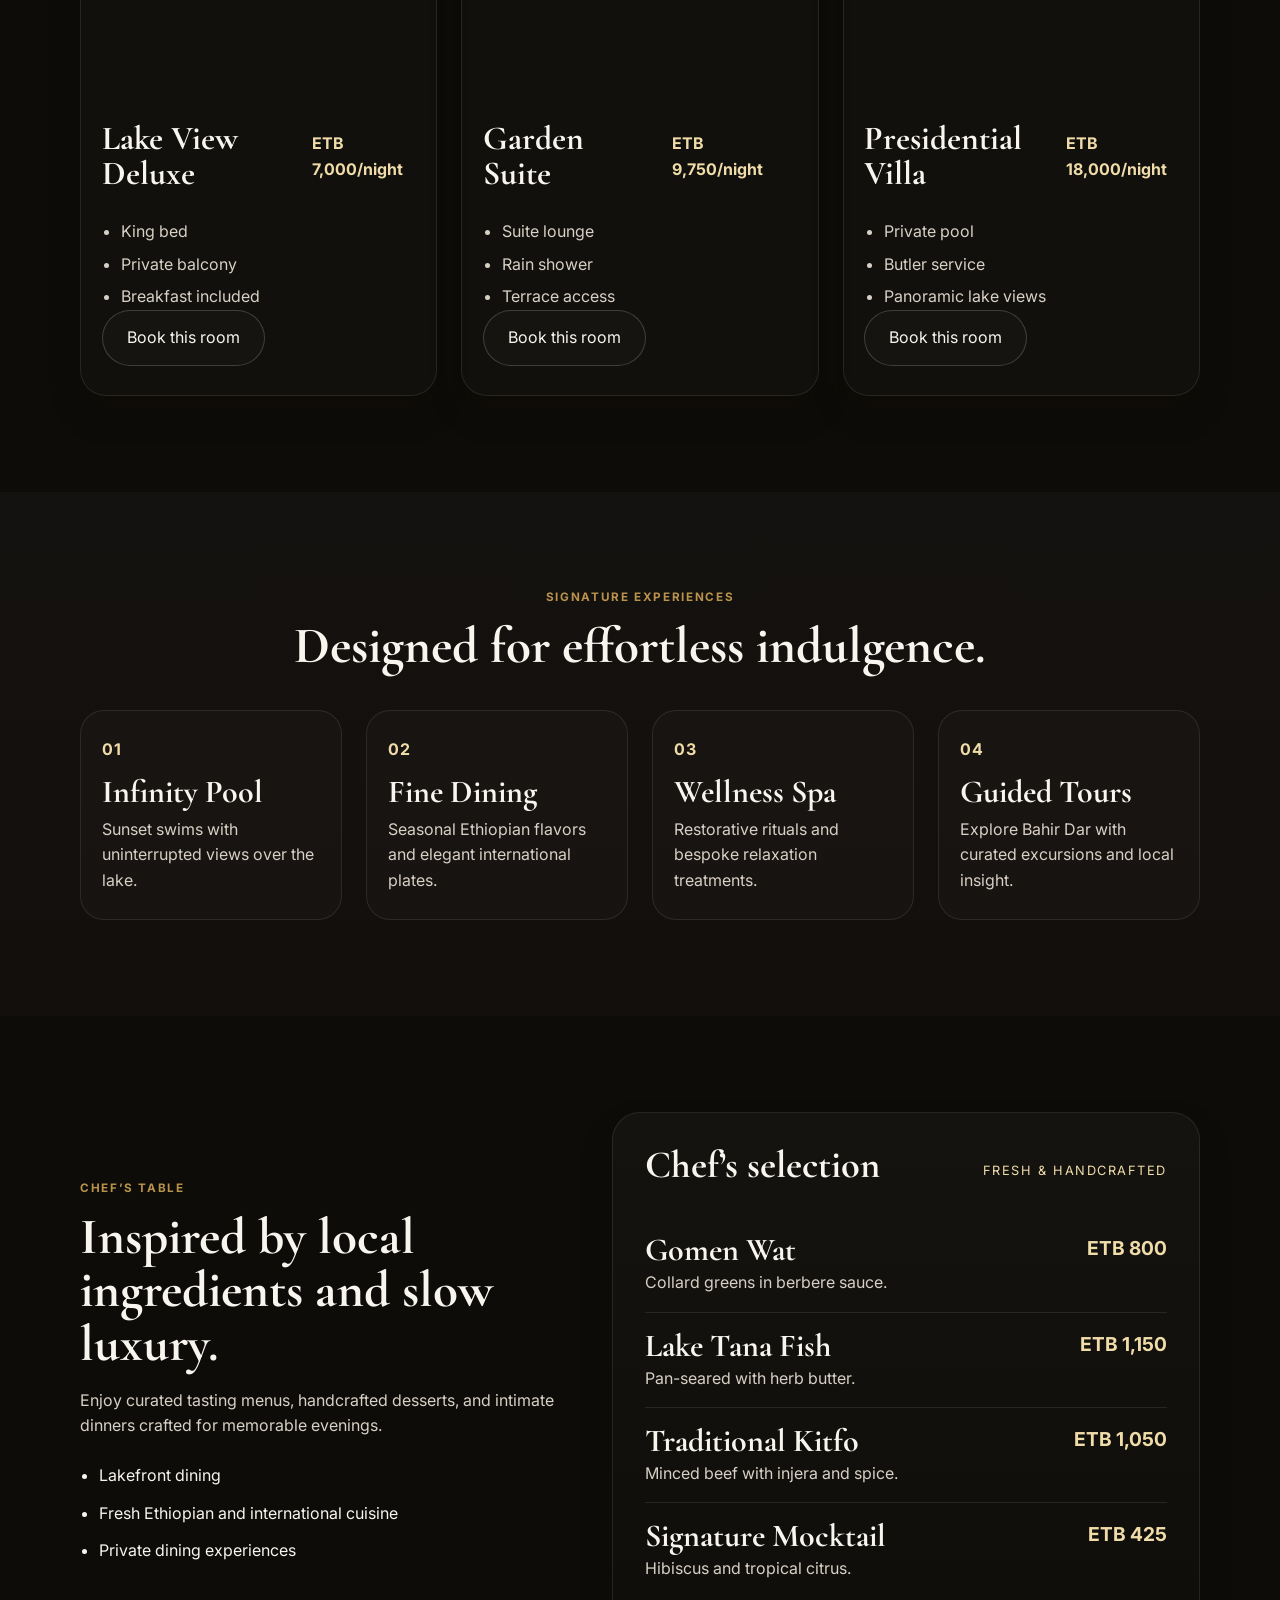
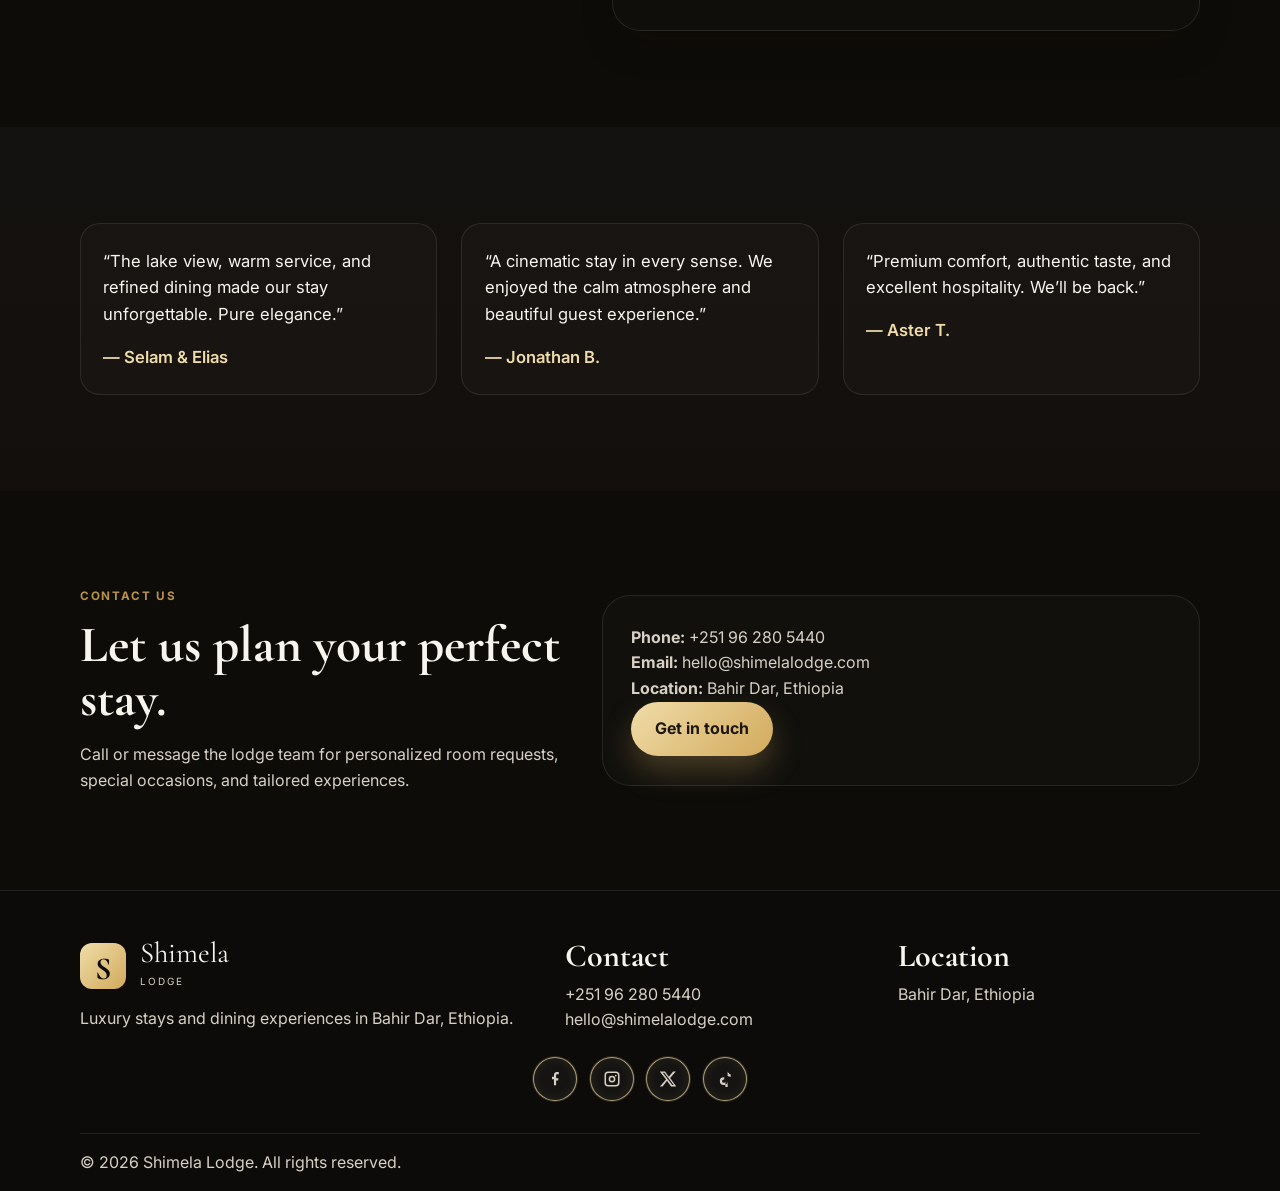
==== commit 26acd9aa: "Render real social brand logos" ====
--- a/index.html
+++ b/index.html
@@ -285,10 +285,18 @@
       </div>
       <div class="container footer-social">
         <div class="social-links" aria-label="Social media">
-          <a href="https://www.facebook.com/shimelalodge" target="_blank" rel="noreferrer" aria-label="Facebook"><i class="fa-brands fa-facebook-f"></i></a>
-          <a href="https://www.instagram.com/shimelalodge" target="_blank" rel="noreferrer" aria-label="Instagram"><i class="fa-brands fa-instagram"></i></a>
-          <a href="https://x.com/shimelalodge" target="_blank" rel="noreferrer" aria-label="X"><i class="fa-brands fa-x-twitter"></i></a>
-          <a href="https://www.tiktok.com/@shimelalodge" target="_blank" rel="noreferrer" aria-label="TikTok"><i class="fa-brands fa-tiktok"></i></a>
+          <a href="https://www.facebook.com/shimelalodge" target="_blank" rel="noreferrer" aria-label="Facebook">
+            <svg viewBox="0 0 24 24" aria-hidden="true"><path d="M13.5 22v-8h2.7l.4-3.1h-3.1V7.2c0-.9.3-1.5 1.6-1.5H17V2.8c-.3 0-1.3-.1-2.4-.1-2.4 0-4 1.4-4 4.1v2.3H8v3.1h2.6v8h2.9Z"/></svg>
+          </a>
+          <a href="https://www.instagram.com/shimelalodge" target="_blank" rel="noreferrer" aria-label="Instagram">
+            <svg viewBox="0 0 24 24" aria-hidden="true"><path d="M7 2h10a5 5 0 0 1 5 5v10a5 5 0 0 1-5 5H7a5 5 0 0 1-5-5V7a5 5 0 0 1 5-5Zm0 2a3 3 0 0 0-3 3v10a3 3 0 0 0 3 3h10a3 3 0 0 0 3-3V7a3 3 0 0 0-3-3H7Zm5 3.5A4.5 4.5 0 1 1 7.5 12 4.5 4.5 0 0 1 12 7.5Zm0 2A2.5 2.5 0 1 0 14.5 12 2.5 2.5 0 0 0 12 9.5Zm5-3.1a1.1 1.1 0 1 1-1.1 1.1 1.1 1.1 0 0 1 1.1-1.1Z"/></svg>
+          </a>
+          <a href="https://x.com/shimelalodge" target="_blank" rel="noreferrer" aria-label="X">
+            <svg viewBox="0 0 24 24" aria-hidden="true"><path d="M18.9 2h3.5l-7.6 8.7L23 22h-6.9l-5.4-7.7L4.7 22H1.2l8.2-9.3L1 2h7.1l4.9 7.1L18.9 2Zm-1.2 18.1h1.9L7 3.8H5l12.7 16.3Z"/></svg>
+          </a>
+          <a href="https://www.tiktok.com/@shimelalodge" target="_blank" rel="noreferrer" aria-label="TikTok">
+            <svg viewBox="0 0 24 24" aria-hidden="true"><path d="M15.5 2c.7 1.8 2.2 3.2 4.1 4.1v3.1c-1.5 0-2.9-.4-4.1-1.1v6.7a5.2 5.2 0 1 1-5.2-5.2c.2 0 .4 0 .7.1v3.1a2.2 2.2 0 0 0-.7-.1 2.2 2.2 0 1 0 2.2 2.2v7.8H15.5V2Z"/></svg>
+          </a>
         </div>
       </div>
       <div class="container copyright">
--- a/styles.css
+++ b/styles.css
@@ -678,27 +678,46 @@
   display: flex;
   gap: 0.8rem;
   margin-top: 1rem;
+  justify-content: center;
+  align-items: center;
 }
 
 .footer-social {
   margin-top: 1.5rem;
+  display: flex;
+  justify-content: center;
 }
 
 .site-footer .social-links {
   margin-top: 0;
-  justify-content: flex-start;
+  justify-content: center;
 }
 
 .social-links a {
-  width: 42px;
-  height: 42px;
+  width: 44px;
+  height: 44px;
   border-radius: 50%;
   display: grid;
   place-items: center;
-  border: 1px solid var(--border);
-  background: rgba(255,255,255,0.02);
+  border: 1px solid rgba(239, 215, 161, 0.7);
+  background: rgba(255,255,255,0.04);
   color: var(--gold-soft);
   font-weight: 700;
+  text-decoration: none;
+  box-shadow: 0 0 0 1px rgba(239, 215, 161, 0.15), inset 0 0 12px rgba(239,215,161,0.08);
+  transition: transform 0.2s ease, background 0.2s ease;
+}
+
+.social-links a:hover {
+  transform: translateY(-1px);
+  background: rgba(239, 215, 161, 0.12);
+}
+
+.social-links a svg {
+  display: block;
+  width: 18px;
+  height: 18px;
+  fill: currentColor;
 }
 
 .social-logo {
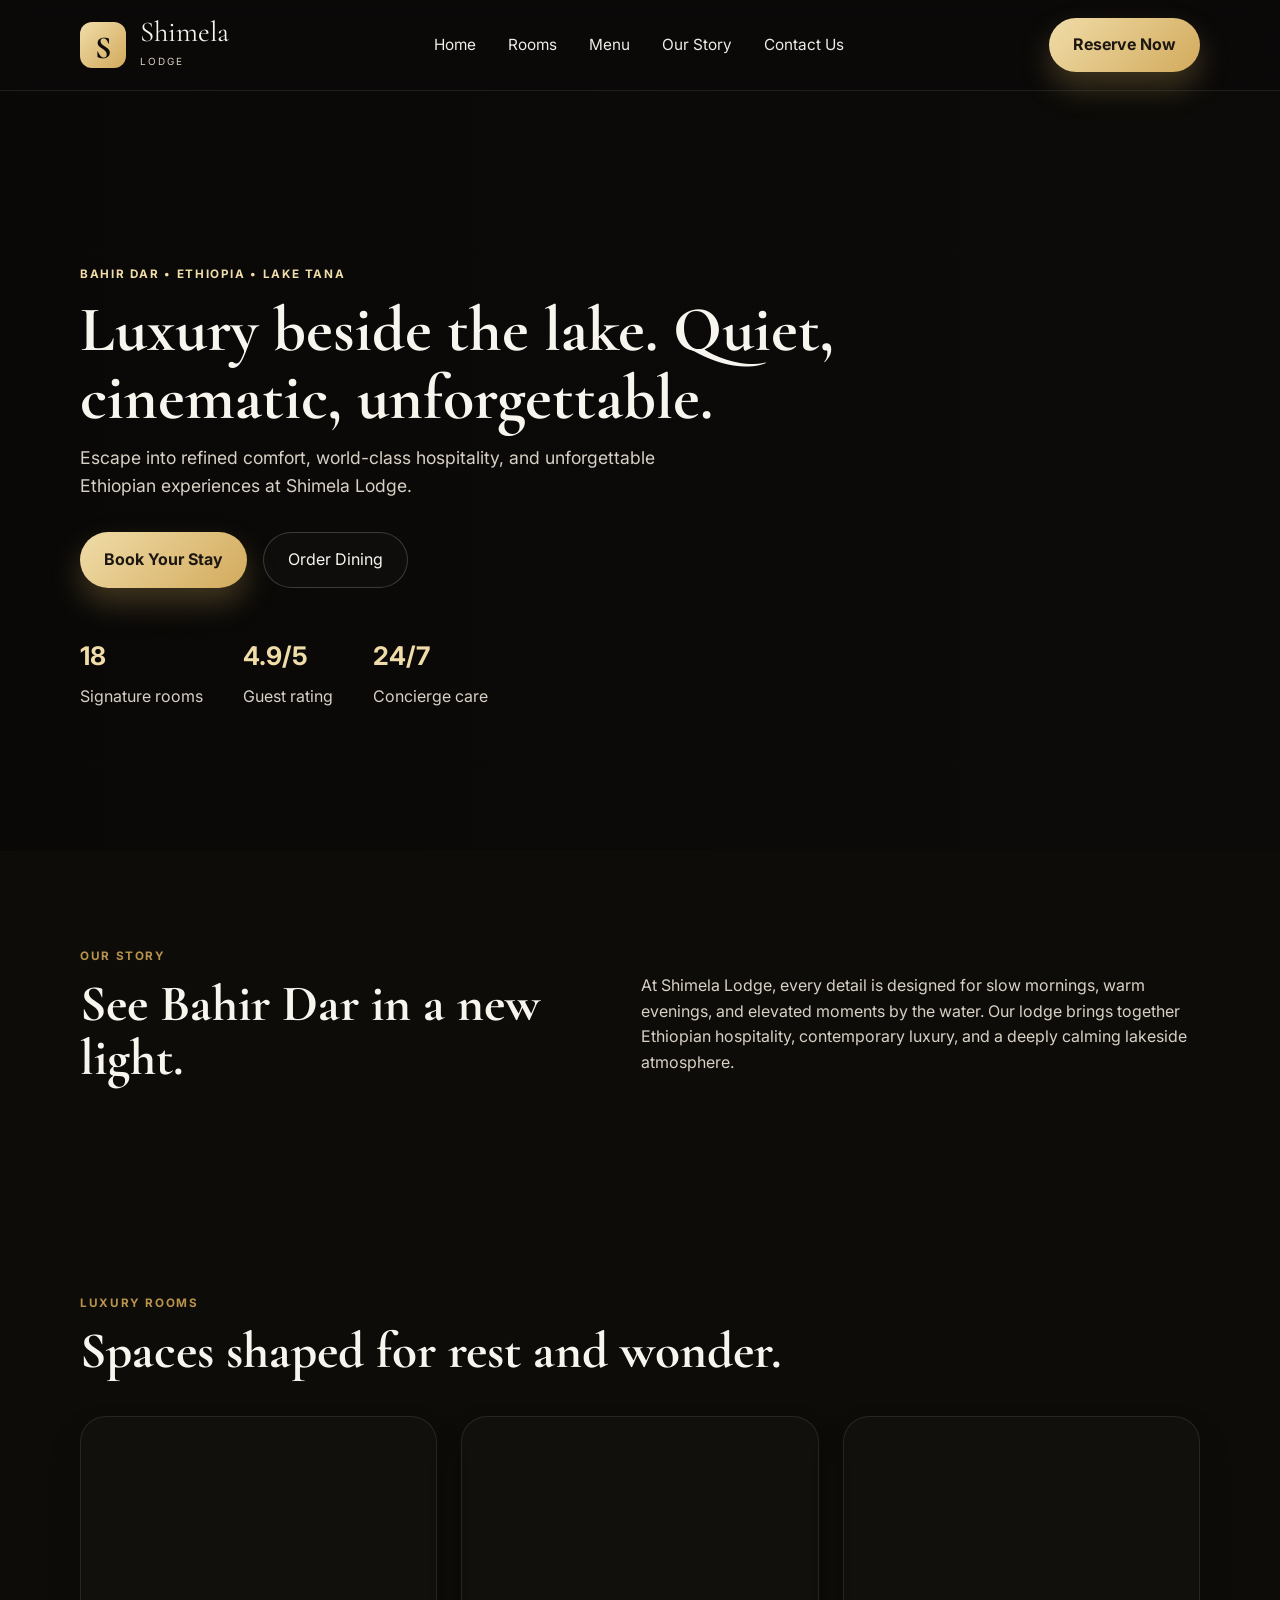
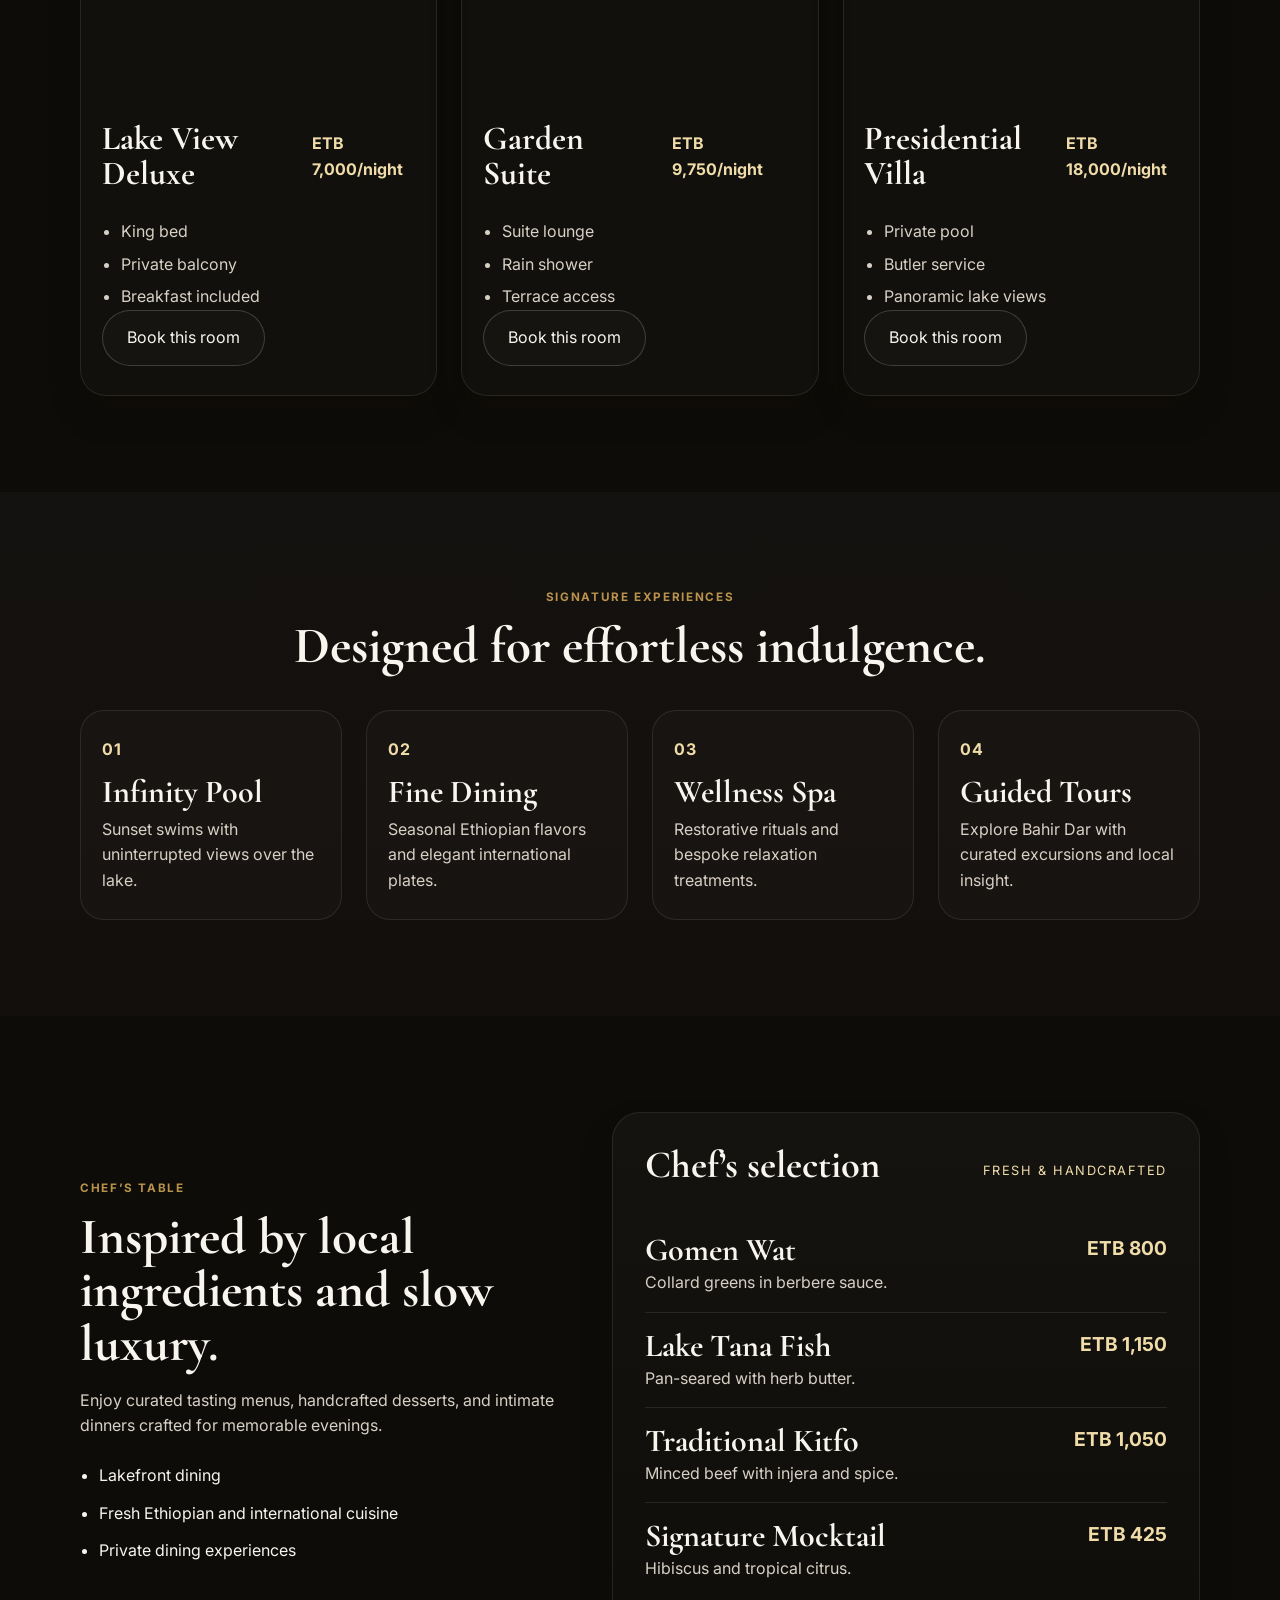
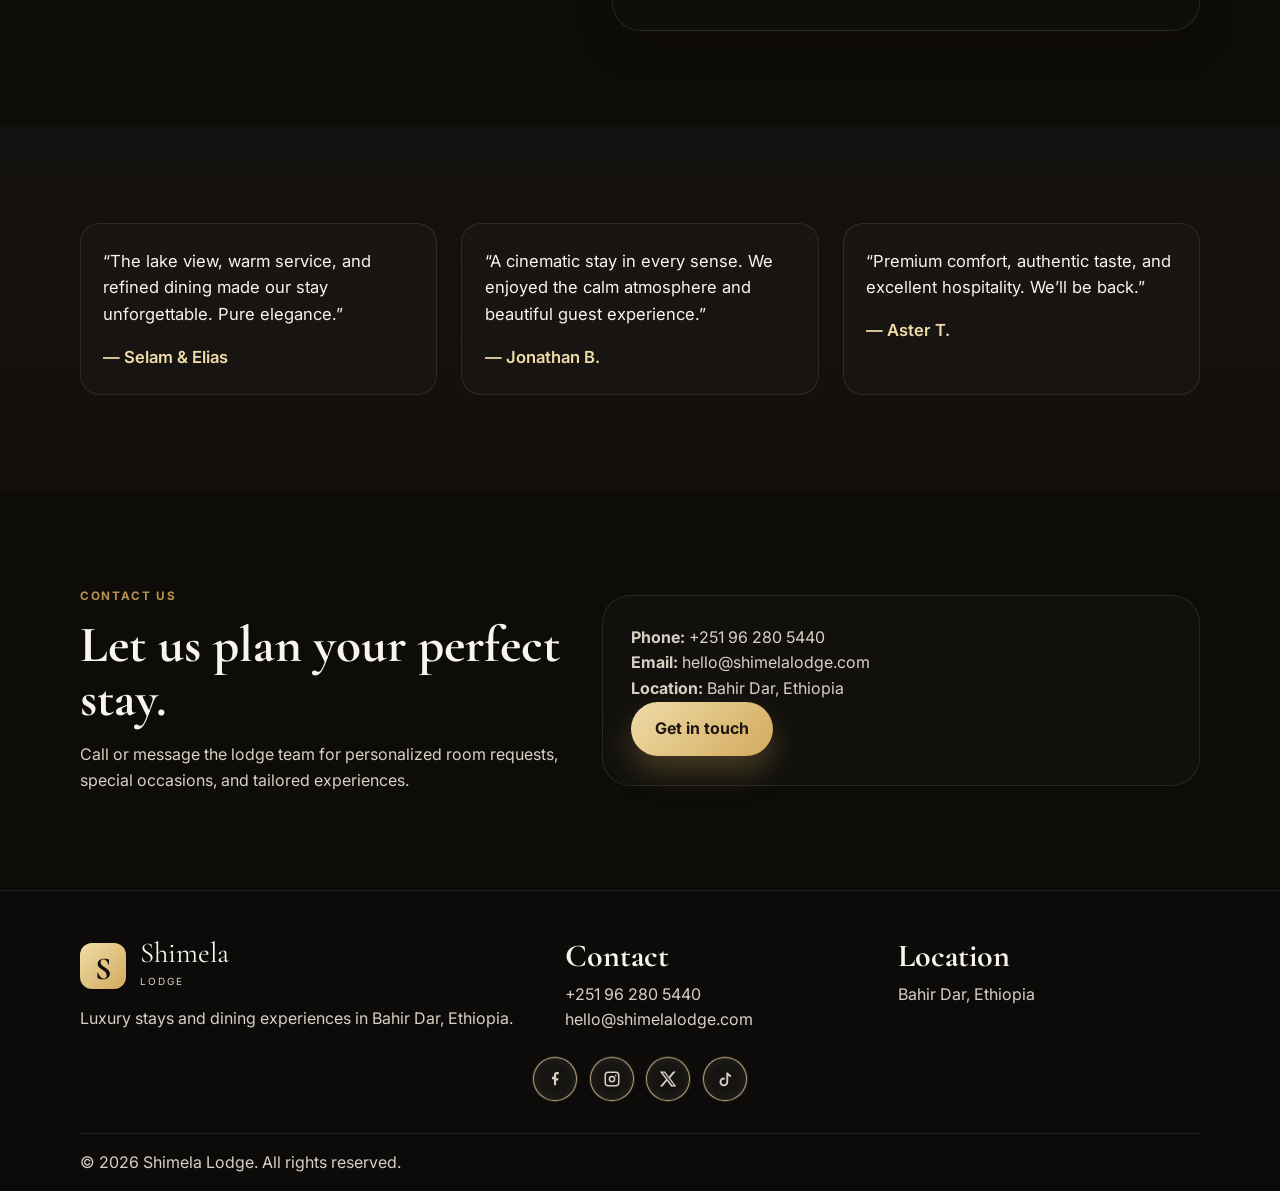
==== commit 6ba84dac: "Correct TikTok logo" ====
--- a/index.html
+++ b/index.html
@@ -295,7 +295,7 @@
             <svg viewBox="0 0 24 24" aria-hidden="true"><path d="M18.9 2h3.5l-7.6 8.7L23 22h-6.9l-5.4-7.7L4.7 22H1.2l8.2-9.3L1 2h7.1l4.9 7.1L18.9 2Zm-1.2 18.1h1.9L7 3.8H5l12.7 16.3Z"/></svg>
           </a>
           <a href="https://www.tiktok.com/@shimelalodge" target="_blank" rel="noreferrer" aria-label="TikTok">
-            <svg viewBox="0 0 24 24" aria-hidden="true"><path d="M15.5 2c.7 1.8 2.2 3.2 4.1 4.1v3.1c-1.5 0-2.9-.4-4.1-1.1v6.7a5.2 5.2 0 1 1-5.2-5.2c.2 0 .4 0 .7.1v3.1a2.2 2.2 0 0 0-.7-.1 2.2 2.2 0 1 0 2.2 2.2v7.8H15.5V2Z"/></svg>
+            <svg viewBox="0 0 24 24" aria-hidden="true"><path d="M16 3.2c.8 1.5 2.2 2.7 3.9 3.3v2.7c-1.3-.1-2.5-.5-3.6-1.2v7.9c0 3.2-2.6 5.8-5.8 5.8s-5.8-2.6-5.8-5.8 2.6-5.8 5.8-5.8c.4 0 .8 0 1.2.1v2.8a3.4 3.4 0 0 0-1.2-.2 3.3 3.3 0 0 0 0 6.6 3.3 3.3 0 0 0 3.3-3.3V3.2h2.2Z"/></svg>
           </a>
         </div>
       </div>
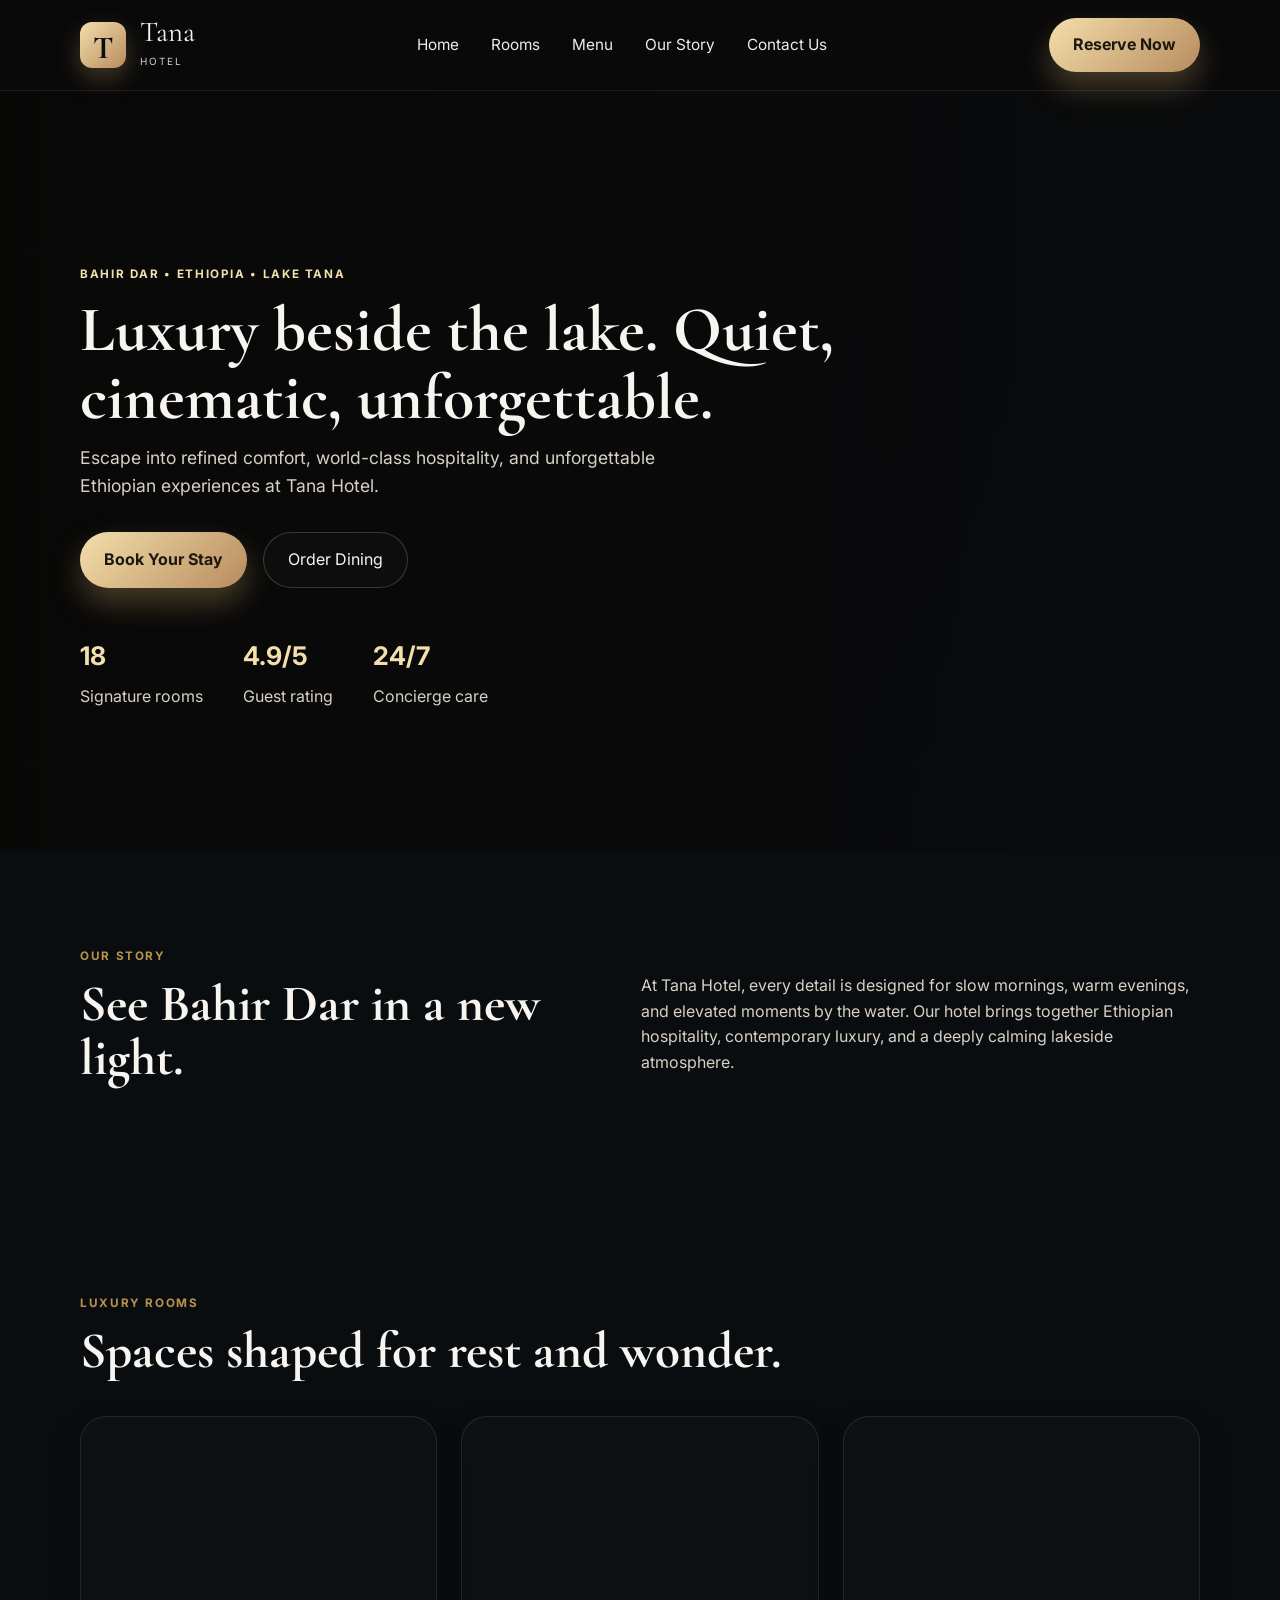
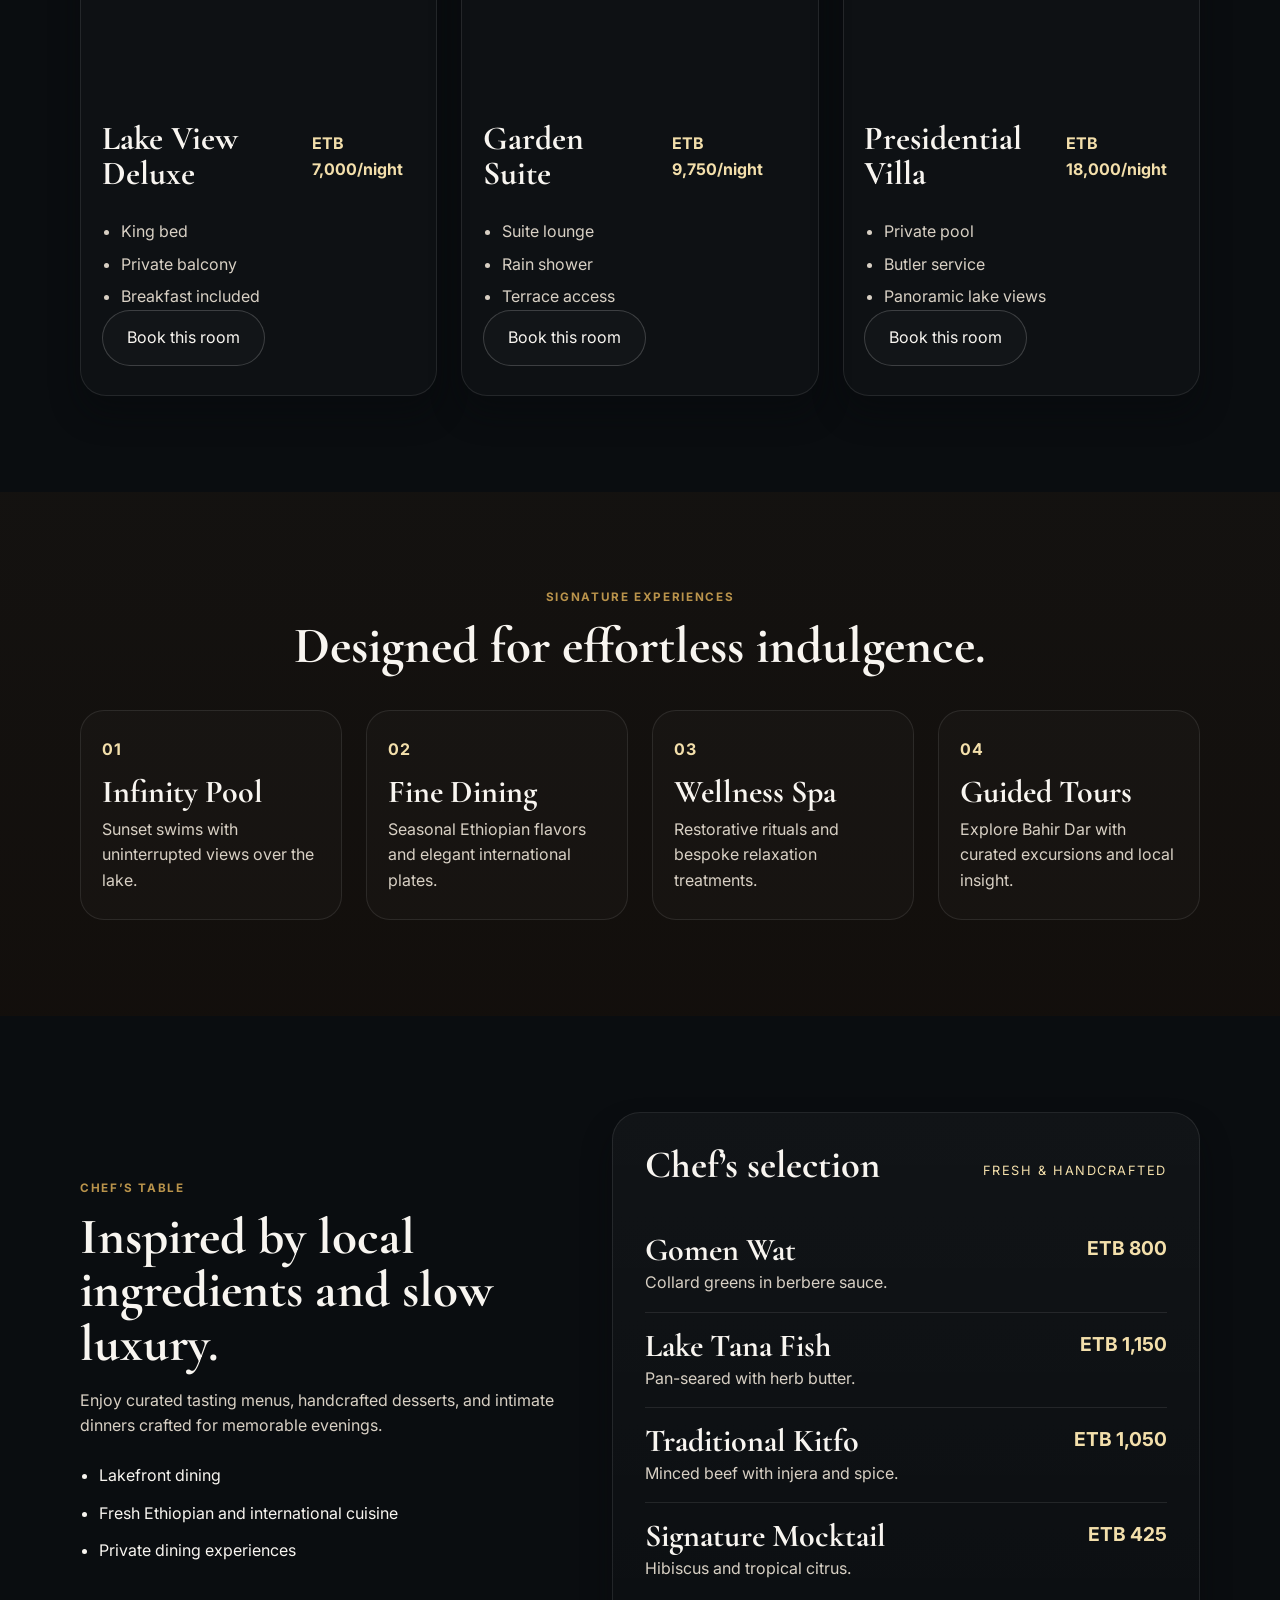
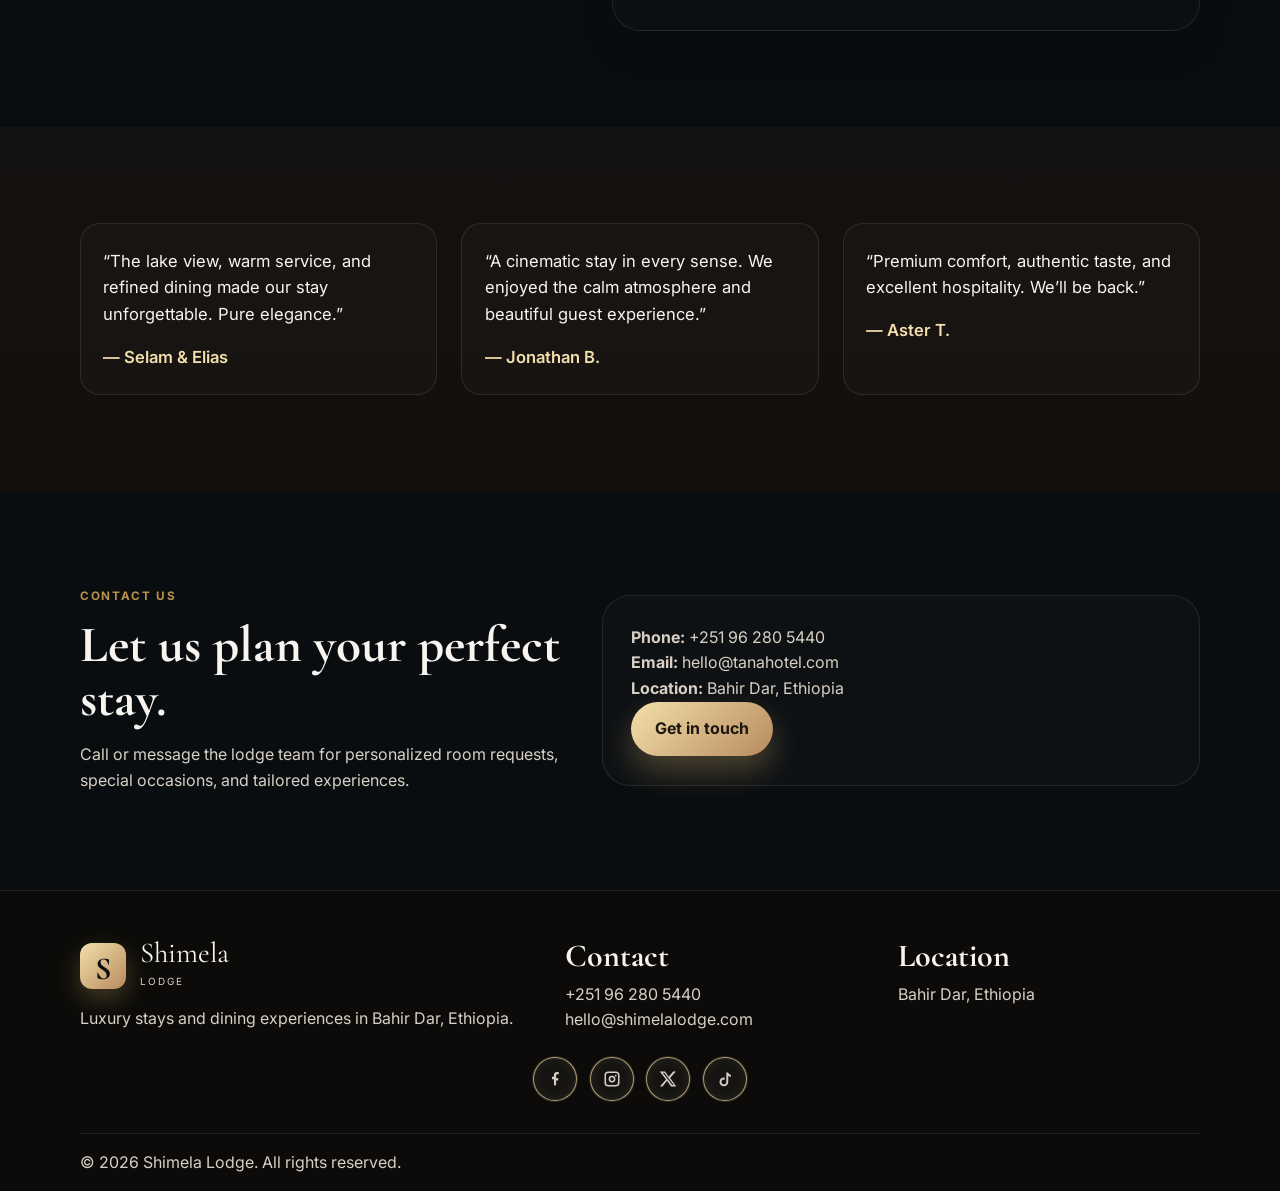
==== commit c1e0ac1e: "Rebrand to Tana Hotel and upgrade luxury branding" ====
--- a/index.html
+++ b/index.html
@@ -3,10 +3,10 @@
   <head>
     <meta charset="UTF-8" />
     <meta name="viewport" content="width=device-width, initial-scale=1.0" />
-    <title>Shimela Lodge | Luxury Stay in Bahir Dar</title>
+    <title>Tana Hotel | Luxury Stay in Bahir Dar</title>
     <meta
       name="description"
-      content="Shimela Lodge is a luxury lodge in Bahir Dar, Ethiopia offering elegant rooms, serene lakefront views, premium dining, and a refined stay experience."
+      content="Tana Hotel is a luxury lakeside destination in Bahir Dar, Ethiopia offering elegant rooms, serene lakefront views, premium dining, and an iconic stay experience."
     />
     <link rel="preconnect" href="https://fonts.googleapis.com" />
     <link rel="preconnect" href="https://fonts.gstatic.com" crossorigin />
@@ -26,11 +26,11 @@
   <body>
     <header class="site-header">
       <div class="container nav-wrap">
-        <a href="index.html" class="brand" aria-label="Shimela Lodge home">
-          <div class="brand-mark">S</div>
+        <a href="index.html" class="brand" aria-label="Tana Hotel home">
+          <div class="brand-mark">T</div>
           <div>
-            <span class="brand-name">Shimela</span>
-            <small>Lodge</small>
+            <span class="brand-name">Tana</span>
+            <small>Hotel</small>
           </div>
         </a>
 
@@ -53,7 +53,7 @@
           <p class="eyebrow">Bahir Dar • Ethiopia • Lake Tana</p>
           <h1>Luxury beside the lake. Quiet, cinematic, unforgettable.</h1>
           <p class="hero-copy">
-            Escape into refined comfort, world-class hospitality, and unforgettable Ethiopian experiences at Shimela Lodge.
+            Escape into refined comfort, world-class hospitality, and unforgettable Ethiopian experiences at Tana Hotel.
           </p>
           <div class="hero-actions">
             <a class="btn btn-primary" href="booking.html">Book Your Stay</a>
@@ -83,8 +83,8 @@
             <h2>See Bahir Dar in a new light.</h2>
           </div>
           <p>
-            At Shimela Lodge, every detail is designed for slow mornings, warm evenings, and elevated moments by the water.
-            Our lodge brings together Ethiopian hospitality, contemporary luxury, and a deeply calming lakeside atmosphere.
+            At Tana Hotel, every detail is designed for slow mornings, warm evenings, and elevated moments by the water.
+            Our hotel brings together Ethiopian hospitality, contemporary luxury, and a deeply calming lakeside atmosphere.
           </p>
         </div>
       </section>
@@ -253,7 +253,7 @@
           </div>
           <div class="contact-card">
             <p><strong>Phone:</strong> <a href="tel:+251962805440">+251 96 280 5440</a></p>
-            <p><strong>Email:</strong> <a href="mailto:hello@shimelalodge.com">hello@shimelalodge.com</a></p>
+            <p><strong>Email:</strong> <a href="mailto:hello@tanahotel.com">hello@tanahotel.com</a></p>
             <p><strong>Location:</strong> Bahir Dar, Ethiopia</p>
             <a class="btn btn-primary" href="contact.html">Get in touch</a>
           </div>
--- a/styles.css
+++ b/styles.css
@@ -1,15 +1,17 @@
 :root {
-  --bg: #0d0c09;
-  --panel: #17140f;
-  --panel-soft: #201b16;
-  --gold: #d2aa5c;
-  --gold-soft: #f0dca8;
-  --white: #f8f5ef;
+  --bg: #0a0d10;
+  --panel: #12191d;
+  --panel-soft: #1a2429;
+  --gold: #d5b46d;
+  --gold-soft: #f3dfab;
+  --sand: #b88b5e;
+  --terracotta: #a75c42;
+  --white: #f8f5f0;
   --muted: #d8d0c4;
-  --shadow: rgba(18, 11, 4, 0.32);
+  --shadow: rgba(8, 10, 12, 0.42);
   --border: rgba(255, 255, 255, 0.09);
   --success: #cfe5a8;
-  --deep: #110f0d;
+  --deep: #090b0d;
 }
 
 * {
@@ -120,12 +122,13 @@
   height: 46px;
   display: grid;
   place-items: center;
-  background: linear-gradient(135deg, var(--gold-soft), var(--gold));
+  background: linear-gradient(135deg, var(--gold-soft), var(--sand));
   color: var(--bg);
   border-radius: 12px;
   font-weight: 800;
   font-family: 'Cormorant Garamond', serif;
   font-size: 2rem;
+  box-shadow: 0 10px 25px rgba(213, 180, 109, 0.28);
 }
 
 .brand-name {
@@ -186,10 +189,10 @@
   align-items: center;
   justify-content: center;
   padding: 0.9rem 1.5rem;
-  background: linear-gradient(135deg, var(--gold-soft), var(--gold));
+  background: linear-gradient(135deg, var(--gold-soft), var(--sand));
   color: #1d1711;
   font-weight: 700;
-  box-shadow: 0 15px 30px rgba(210, 170, 92, 0.28);
+  box-shadow: 0 15px 30px rgba(213, 180, 109, 0.3);
 }
 
 .btn-secondary {
@@ -218,12 +221,12 @@
 }
 
 .home-hero {
-  background-image: url('https://images.unsplash.com/photo-1500530855697-b586d89ba3ee?auto=format&fit=crop&w=1600&q=80');
+  background-image: linear-gradient(120deg, rgba(8, 10, 12, 0.78), rgba(8, 10, 12, 0.28)), url('https://images.unsplash.com/photo-1500530855697-b586d89ba3ee?auto=format&fit=crop&w=1600&q=80');
 }
 
 .page-hero {
   min-height: 440px;
-  background-image: url('https://images.unsplash.com/photo-1494526585095-c41746248156?auto=format&fit=crop&w=1600&q=80');
+  background-image: linear-gradient(120deg, rgba(8, 10, 12, 0.7), rgba(8, 10, 12, 0.25)), url('https://images.unsplash.com/photo-1494526585095-c41746248156?auto=format&fit=crop&w=1600&q=80');
 }
 
 .hero-overlay {
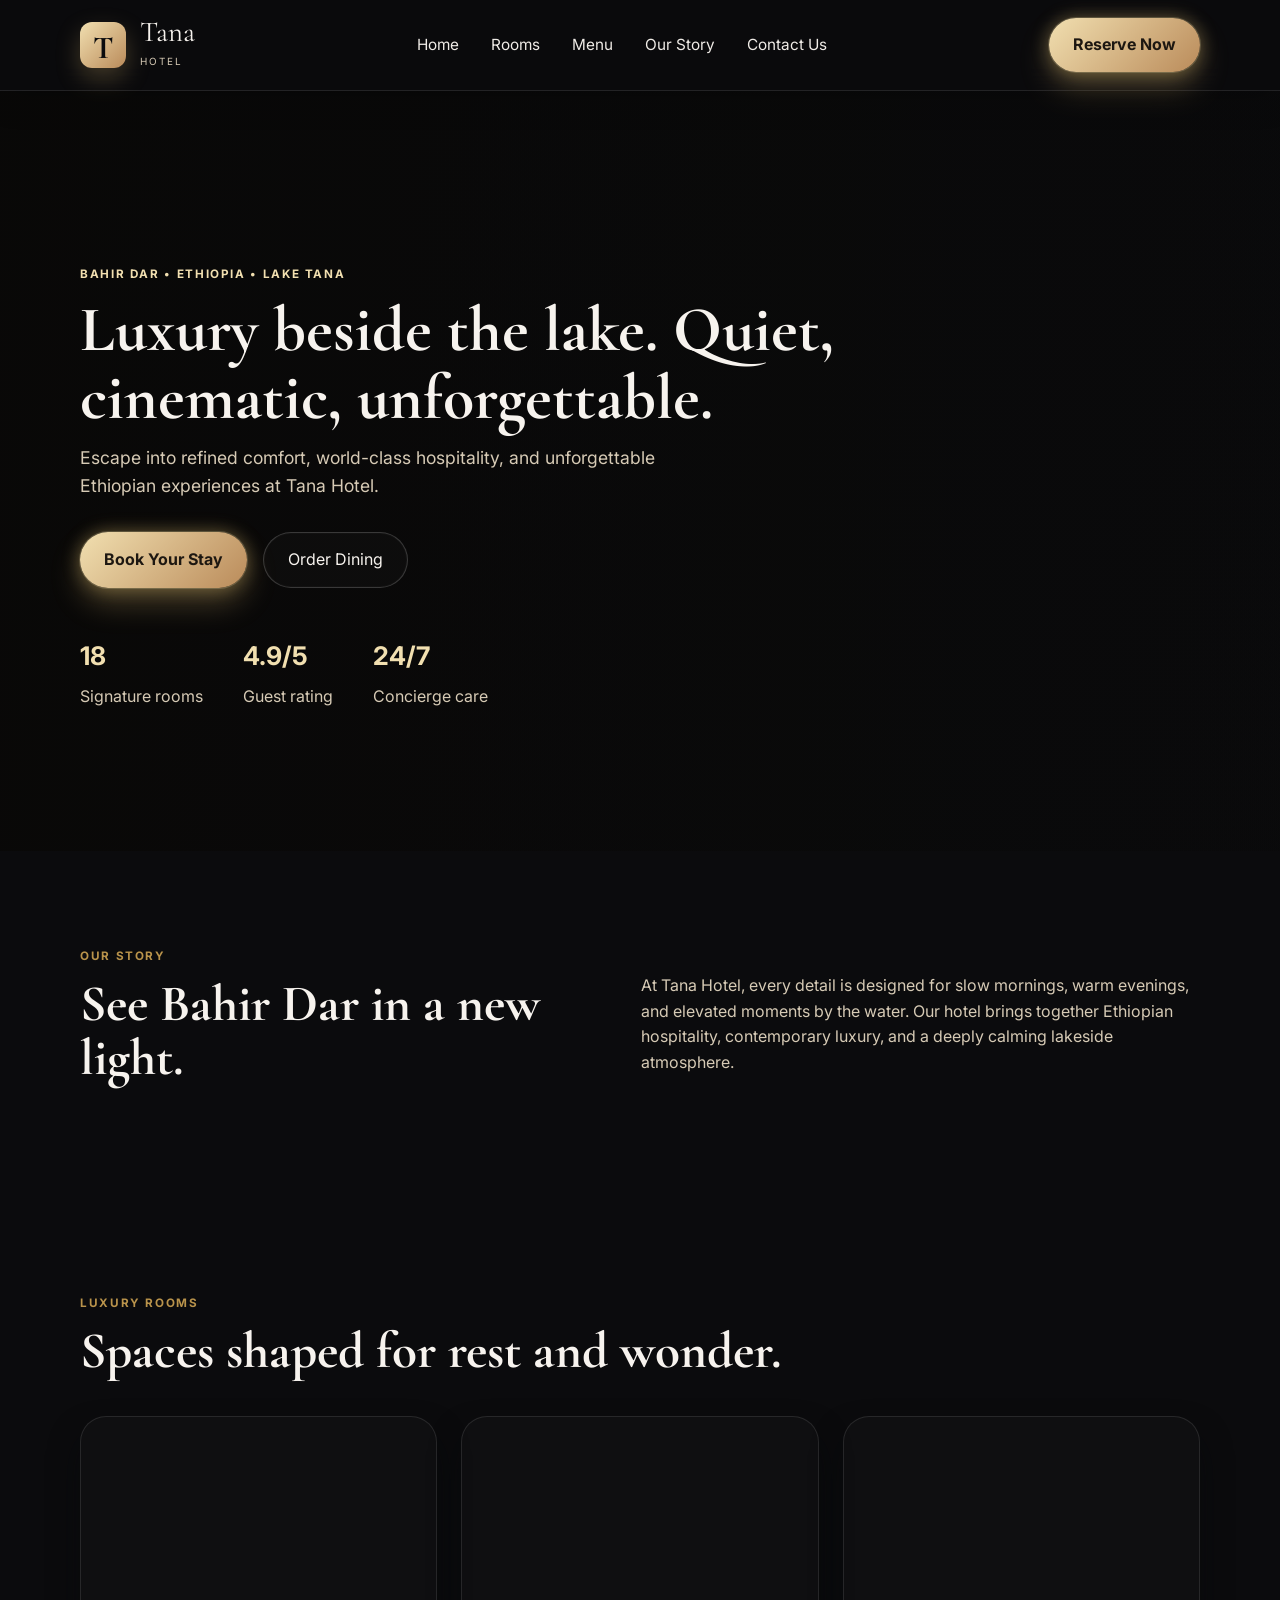
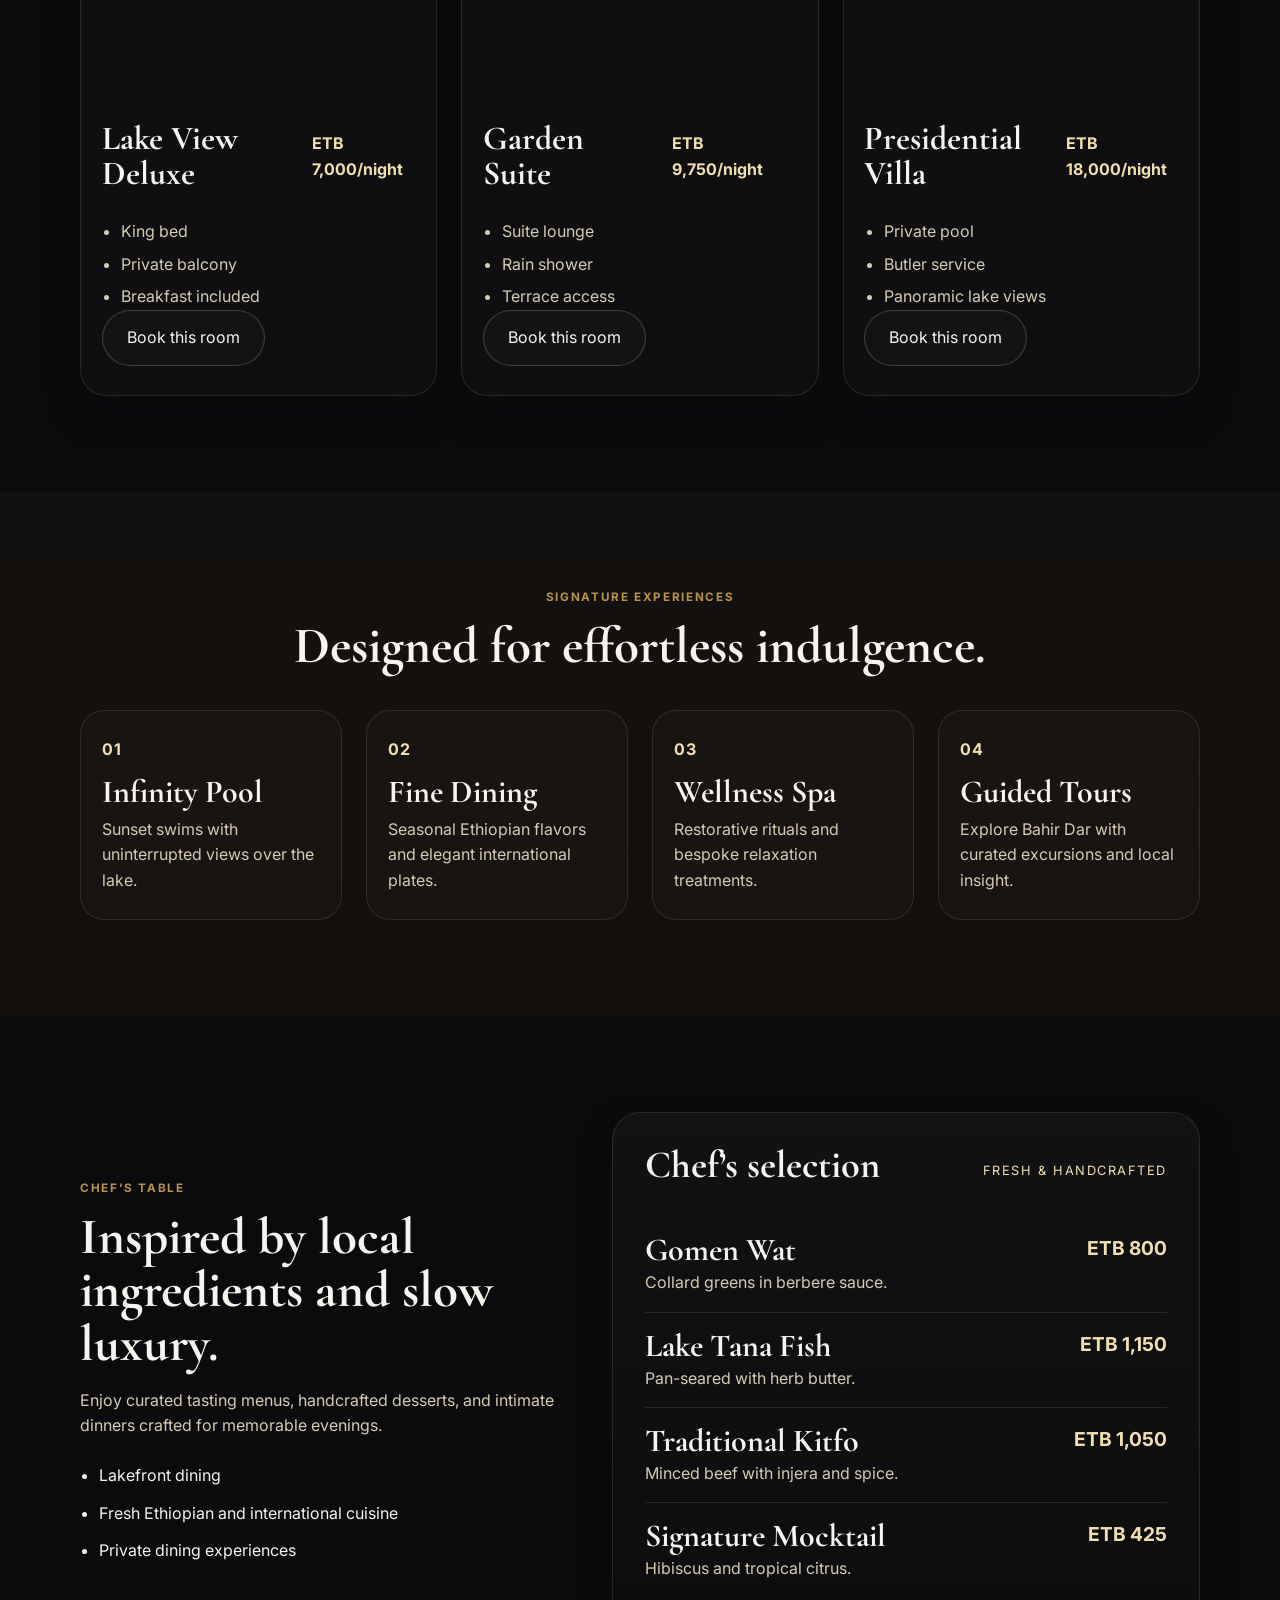
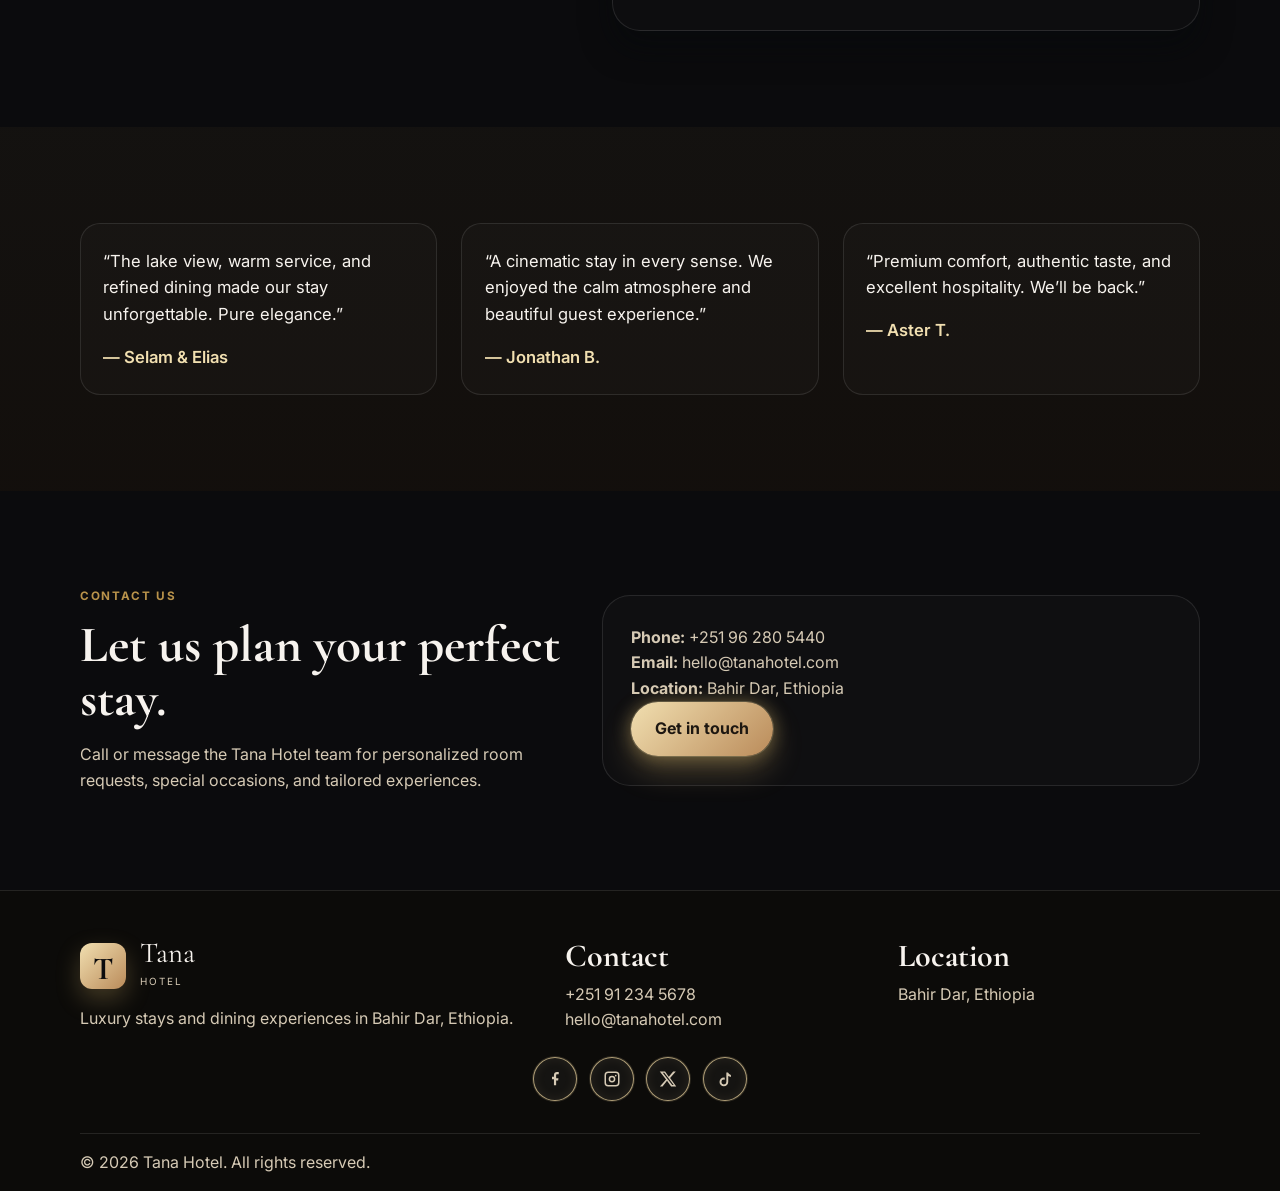
==== commit 1161f26d: "Add final luxury glow and Tana Hotel footer polish" ====
--- a/index.html
+++ b/index.html
@@ -249,7 +249,7 @@
           <div class="booking-content">
             <p class="eyebrow dark">Contact us</p>
             <h2>Let us plan your perfect stay.</h2>
-            <p>Call or message the lodge team for personalized room requests, special occasions, and tailored experiences.</p>
+            <p>Call or message the Tana Hotel team for personalized room requests, special occasions, and tailored experiences.</p>
           </div>
           <div class="contact-card">
             <p><strong>Phone:</strong> <a href="tel:+251962805440">+251 96 280 5440</a></p>
@@ -265,18 +265,18 @@
       <div class="container footer-wrap">
         <div>
           <div class="brand footer-brand">
-            <div class="brand-mark">S</div>
+            <div class="brand-mark">T</div>
             <div>
-              <span class="brand-name">Shimela</span>
-              <small>Lodge</small>
+              <span class="brand-name">Tana</span>
+              <small>Hotel</small>
             </div>
           </div>
           <p>Luxury stays and dining experiences in Bahir Dar, Ethiopia.</p>
         </div>
         <div>
           <h4>Contact</h4>
-          <p><a href="tel:+251962805440">+251 96 280 5440</a></p>
-          <p><a href="mailto:hello@shimelalodge.com">hello@shimelalodge.com</a></p>
+          <p><a href="tel:+251912345678">+251 91 234 5678</a></p>
+          <p><a href="mailto:hello@tanahotel.com">hello@tanahotel.com</a></p>
         </div>
         <div>
           <h4>Location</h4>
@@ -285,22 +285,22 @@
       </div>
       <div class="container footer-social">
         <div class="social-links" aria-label="Social media">
-          <a href="https://www.facebook.com/shimelalodge" target="_blank" rel="noreferrer" aria-label="Facebook">
+          <a href="https://www.facebook.com/tanahotel" target="_blank" rel="noreferrer" aria-label="Facebook">
             <svg viewBox="0 0 24 24" aria-hidden="true"><path d="M13.5 22v-8h2.7l.4-3.1h-3.1V7.2c0-.9.3-1.5 1.6-1.5H17V2.8c-.3 0-1.3-.1-2.4-.1-2.4 0-4 1.4-4 4.1v2.3H8v3.1h2.6v8h2.9Z"/></svg>
           </a>
-          <a href="https://www.instagram.com/shimelalodge" target="_blank" rel="noreferrer" aria-label="Instagram">
+          <a href="https://www.instagram.com/tanahotel" target="_blank" rel="noreferrer" aria-label="Instagram">
             <svg viewBox="0 0 24 24" aria-hidden="true"><path d="M7 2h10a5 5 0 0 1 5 5v10a5 5 0 0 1-5 5H7a5 5 0 0 1-5-5V7a5 5 0 0 1 5-5Zm0 2a3 3 0 0 0-3 3v10a3 3 0 0 0 3 3h10a3 3 0 0 0 3-3V7a3 3 0 0 0-3-3H7Zm5 3.5A4.5 4.5 0 1 1 7.5 12 4.5 4.5 0 0 1 12 7.5Zm0 2A2.5 2.5 0 1 0 14.5 12 2.5 2.5 0 0 0 12 9.5Zm5-3.1a1.1 1.1 0 1 1-1.1 1.1 1.1 1.1 0 0 1 1.1-1.1Z"/></svg>
           </a>
-          <a href="https://x.com/shimelalodge" target="_blank" rel="noreferrer" aria-label="X">
+          <a href="https://x.com/tanahotel" target="_blank" rel="noreferrer" aria-label="X">
             <svg viewBox="0 0 24 24" aria-hidden="true"><path d="M18.9 2h3.5l-7.6 8.7L23 22h-6.9l-5.4-7.7L4.7 22H1.2l8.2-9.3L1 2h7.1l4.9 7.1L18.9 2Zm-1.2 18.1h1.9L7 3.8H5l12.7 16.3Z"/></svg>
           </a>
-          <a href="https://www.tiktok.com/@shimelalodge" target="_blank" rel="noreferrer" aria-label="TikTok">
+          <a href="https://www.tiktok.com/@tanahotel" target="_blank" rel="noreferrer" aria-label="TikTok">
             <svg viewBox="0 0 24 24" aria-hidden="true"><path d="M16 3.2c.8 1.5 2.2 2.7 3.9 3.3v2.7c-1.3-.1-2.5-.5-3.6-1.2v7.9c0 3.2-2.6 5.8-5.8 5.8s-5.8-2.6-5.8-5.8 2.6-5.8 5.8-5.8c.4 0 .8 0 1.2.1v2.8a3.4 3.4 0 0 0-1.2-.2 3.3 3.3 0 0 0 0 6.6 3.3 3.3 0 0 0 3.3-3.3V3.2h2.2Z"/></svg>
           </a>
         </div>
       </div>
       <div class="container copyright">
-        <p>© <span id="year"></span> Shimela Lodge. All rights reserved.</p>
+        <p>© <span id="year"></span> Tana Hotel. All rights reserved.</p>
       </div>
     </footer>
 
--- a/styles.css
+++ b/styles.css
@@ -1,17 +1,17 @@
 :root {
-  --bg: #0a0d10;
-  --panel: #12191d;
-  --panel-soft: #1a2429;
-  --gold: #d5b46d;
-  --gold-soft: #f3dfab;
-  --sand: #b88b5e;
-  --terracotta: #a75c42;
-  --white: #f8f5f0;
-  --muted: #d8d0c4;
-  --shadow: rgba(8, 10, 12, 0.42);
-  --border: rgba(255, 255, 255, 0.09);
+  --bg: #0b0b0d;
+  --panel: #121517;
+  --panel-soft: #1b2125;
+  --gold: #d7b66a;
+  --gold-soft: #f1dfb0;
+  --sand: #ba8b5a;
+  --terracotta: #9d5b42;
+  --white: #f7f3ee;
+  --muted: #d6cab5;
+  --shadow: rgba(6, 9, 12, 0.52);
+  --border: rgba(255, 255, 255, 0.1);
   --success: #cfe5a8;
-  --deep: #090b0d;
+  --deep: #07090b;
 }
 
 * {
@@ -99,8 +99,9 @@
   top: 0;
   z-index: 100;
   backdrop-filter: blur(14px);
-  background: rgba(10, 9, 8, 0.75);
+  background: rgba(11, 11, 13, 0.8);
   border-bottom: 1px solid var(--border);
+  box-shadow: 0 10px 30px rgba(0, 0, 0, 0.18);
 }
 
 .nav-wrap {
@@ -192,7 +193,8 @@
   background: linear-gradient(135deg, var(--gold-soft), var(--sand));
   color: #1d1711;
   font-weight: 700;
-  box-shadow: 0 15px 30px rgba(213, 180, 109, 0.3);
+  box-shadow: 0 0 0 1px rgba(241, 223, 176, 0.2), 0 0 18px rgba(213, 182, 106, 0.42), 0 15px 30px rgba(213, 180, 109, 0.3);
+  animation: goldPulse 3s ease-in-out infinite;
 }
 
 .btn-secondary {
@@ -203,12 +205,59 @@
   border: 1px solid rgba(255,255,255,0.18);
   background: rgba(255,255,255,0.02);
   color: var(--white);
+  box-shadow: inset 0 0 0 1px rgba(255,255,255,0.02);
 }
 
 .nav-cta:hover,
 .btn:hover,
 .mini-btn:hover {
-  transform: translateY(-1px);
+  transform: translateY(-1px) scale(1.01);
+  box-shadow: 0 0 0 1px rgba(241, 223, 176, 0.2), 0 0 22px rgba(213, 182, 106, 0.5), 0 18px 32px rgba(213, 180, 109, 0.28);
+}
+
+@keyframes goldPulse {
+  0%, 100% {
+    box-shadow: 0 0 0 1px rgba(241, 223, 176, 0.2), 0 0 14px rgba(213, 182, 106, 0.32), 0 15px 30px rgba(213, 180, 109, 0.3);
+  }
+  50% {
+    box-shadow: 0 0 0 1px rgba(241, 223, 176, 0.28), 0 0 24px rgba(213, 182, 106, 0.5), 0 20px 35px rgba(213, 180, 109, 0.42);
+  }
+}
+
+.site-footer,
+.room-card,
+.amenity-item,
+.menu-panel,
+.contact-card,
+.booking-form,
+.info-card,
+.order-summary,
+.food-card {
+  transition: transform 0.3s ease, box-shadow 0.3s ease, border-color 0.3s ease;
+}
+
+.site-footer:hover,
+.room-card:hover,
+.amenity-item:hover,
+.menu-panel:hover,
+.contact-card:hover,
+.booking-form:hover,
+.info-card:hover,
+.order-summary:hover,
+.food-card:hover {
+  transform: translateY(-4px);
+  border-color: rgba(213, 182, 106, 0.4);
+  box-shadow: 0 20px 36px rgba(0, 0, 0, 0.26);
+}
+
+.social-links a {
+  transition: transform 0.25s ease, box-shadow 0.25s ease, border-color 0.25s ease;
+}
+
+.social-links a:hover {
+  transform: translateY(-2px) scale(1.04);
+  box-shadow: 0 0 18px rgba(213, 182, 106, 0.38);
+  border-color: rgba(213, 182, 106, 0.5);
 }
 
 .hero {
@@ -221,12 +270,12 @@
 }
 
 .home-hero {
-  background-image: linear-gradient(120deg, rgba(8, 10, 12, 0.78), rgba(8, 10, 12, 0.28)), url('https://images.unsplash.com/photo-1500530855697-b586d89ba3ee?auto=format&fit=crop&w=1600&q=80');
+  background-image: linear-gradient(120deg, rgba(8, 10, 12, 0.82), rgba(8, 10, 12, 0.24)), url('https://images.unsplash.com/photo-1505693416388-ac5ce068fe85?auto=format&fit=crop&w=1600&q=80');
 }
 
 .page-hero {
   min-height: 440px;
-  background-image: linear-gradient(120deg, rgba(8, 10, 12, 0.7), rgba(8, 10, 12, 0.25)), url('https://images.unsplash.com/photo-1494526585095-c41746248156?auto=format&fit=crop&w=1600&q=80');
+  background-image: linear-gradient(120deg, rgba(8, 10, 12, 0.76), rgba(8, 10, 12, 0.24)), url('https://images.unsplash.com/photo-1520250497591-112f2f40a3f4?auto=format&fit=crop&w=1600&q=80');
 }
 
 .hero-overlay {
@@ -308,6 +357,13 @@
   border-radius: 26px;
   overflow: hidden;
   box-shadow: 0 18px 30px var(--shadow);
+  transition: transform 0.25s ease, box-shadow 0.25s ease, border-color 0.25s ease;
+}
+
+.room-card:hover {
+  transform: translateY(-6px);
+  box-shadow: 0 24px 36px rgba(17, 19, 23, 0.42);
+  border-color: rgba(213, 182, 106, 0.45);
 }
 
 .room-image {
@@ -317,15 +373,15 @@
 }
 
 .room-one {
+  background-image: url('https://images.unsplash.com/photo-1566665797739-1674de7a421a?auto=format&fit=crop&w=900&q=80');
+}
+
+.room-two {
   background-image: url('https://images.unsplash.com/photo-1505693416388-ac5ce068fe85?auto=format&fit=crop&w=900&q=80');
 }
 
-.room-two {
-  background-image: url('https://images.unsplash.com/photo-1494526585095-c41746248156?auto=format&fit=crop&w=900&q=80');
-}
-
 .room-three {
-  background-image: url('https://images.unsplash.com/photo-1522708323590-d24dbb6b0267?auto=format&fit=crop&w=900&q=80');
+  background-image: url('https://images.unsplash.com/photo-1542314831-068cd1dbfeeb?auto=format&fit=crop&w=900&q=80');
 }
 
 .room-body {
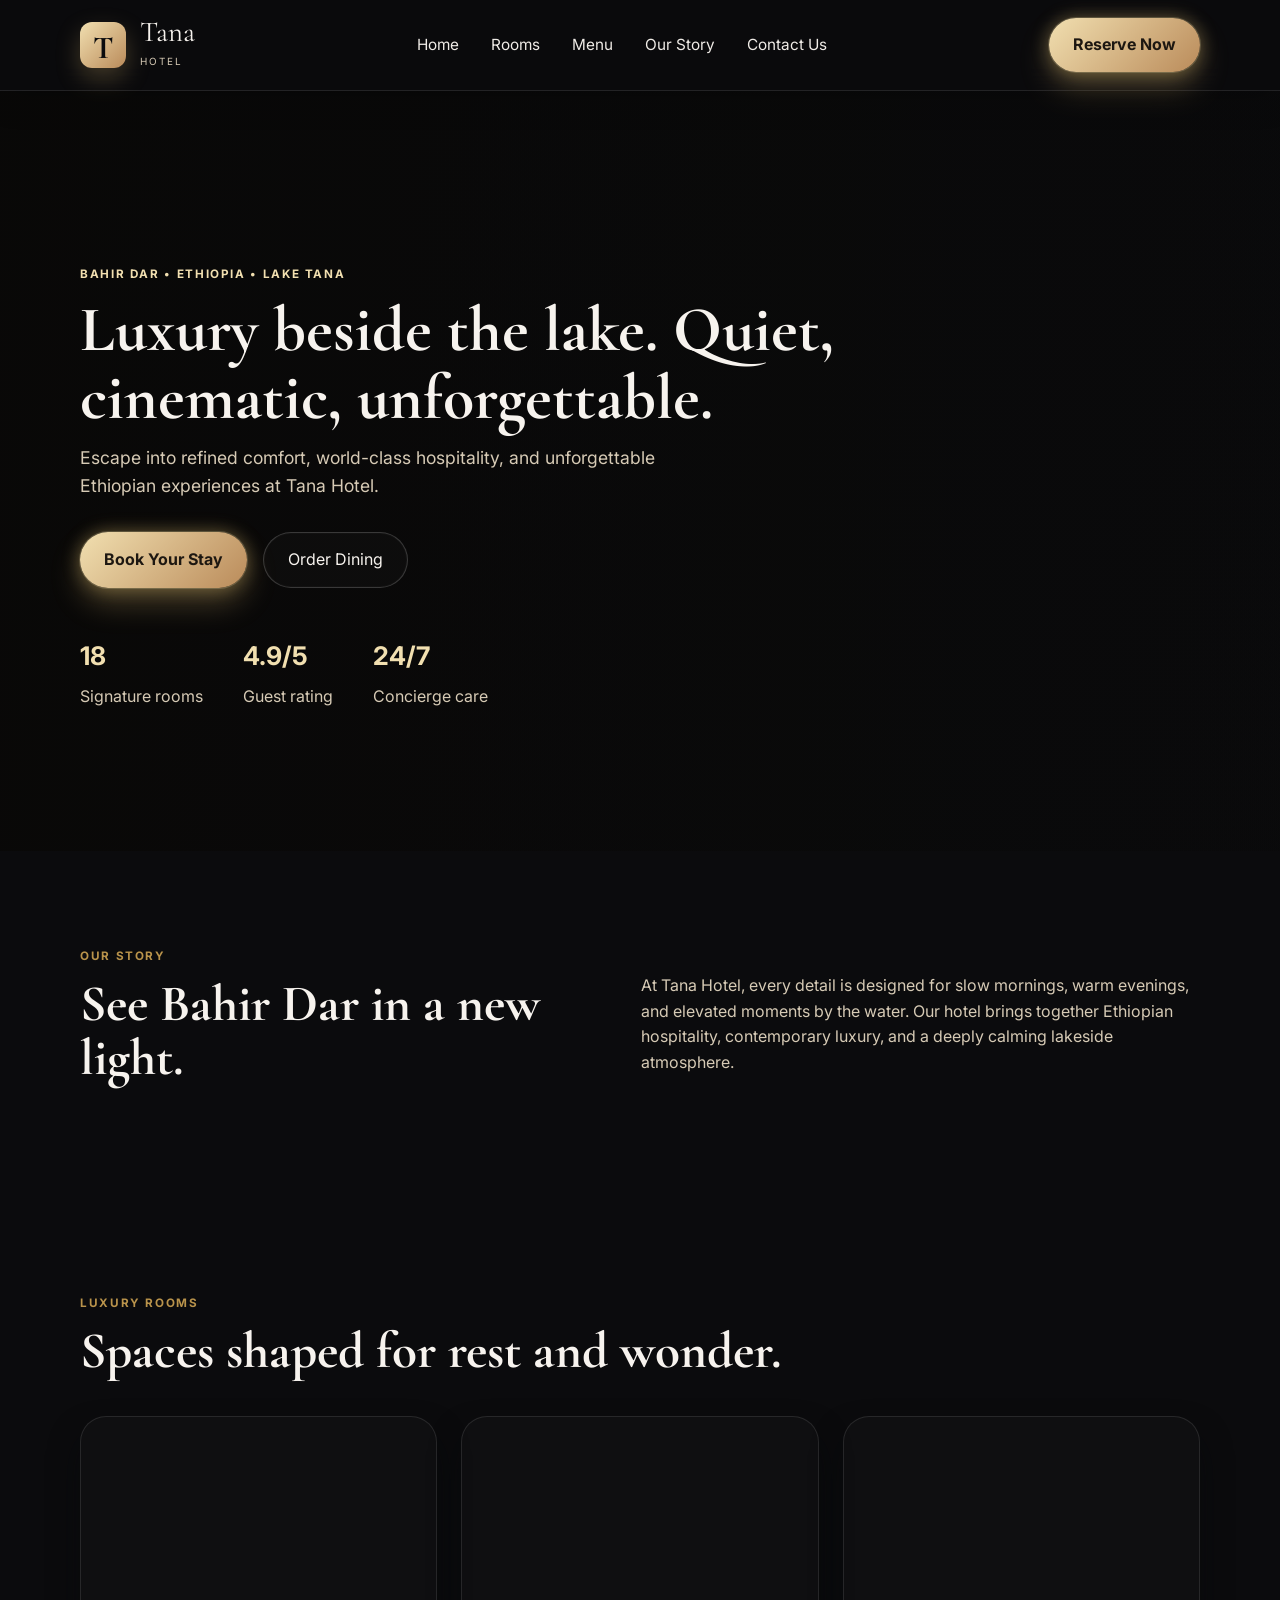
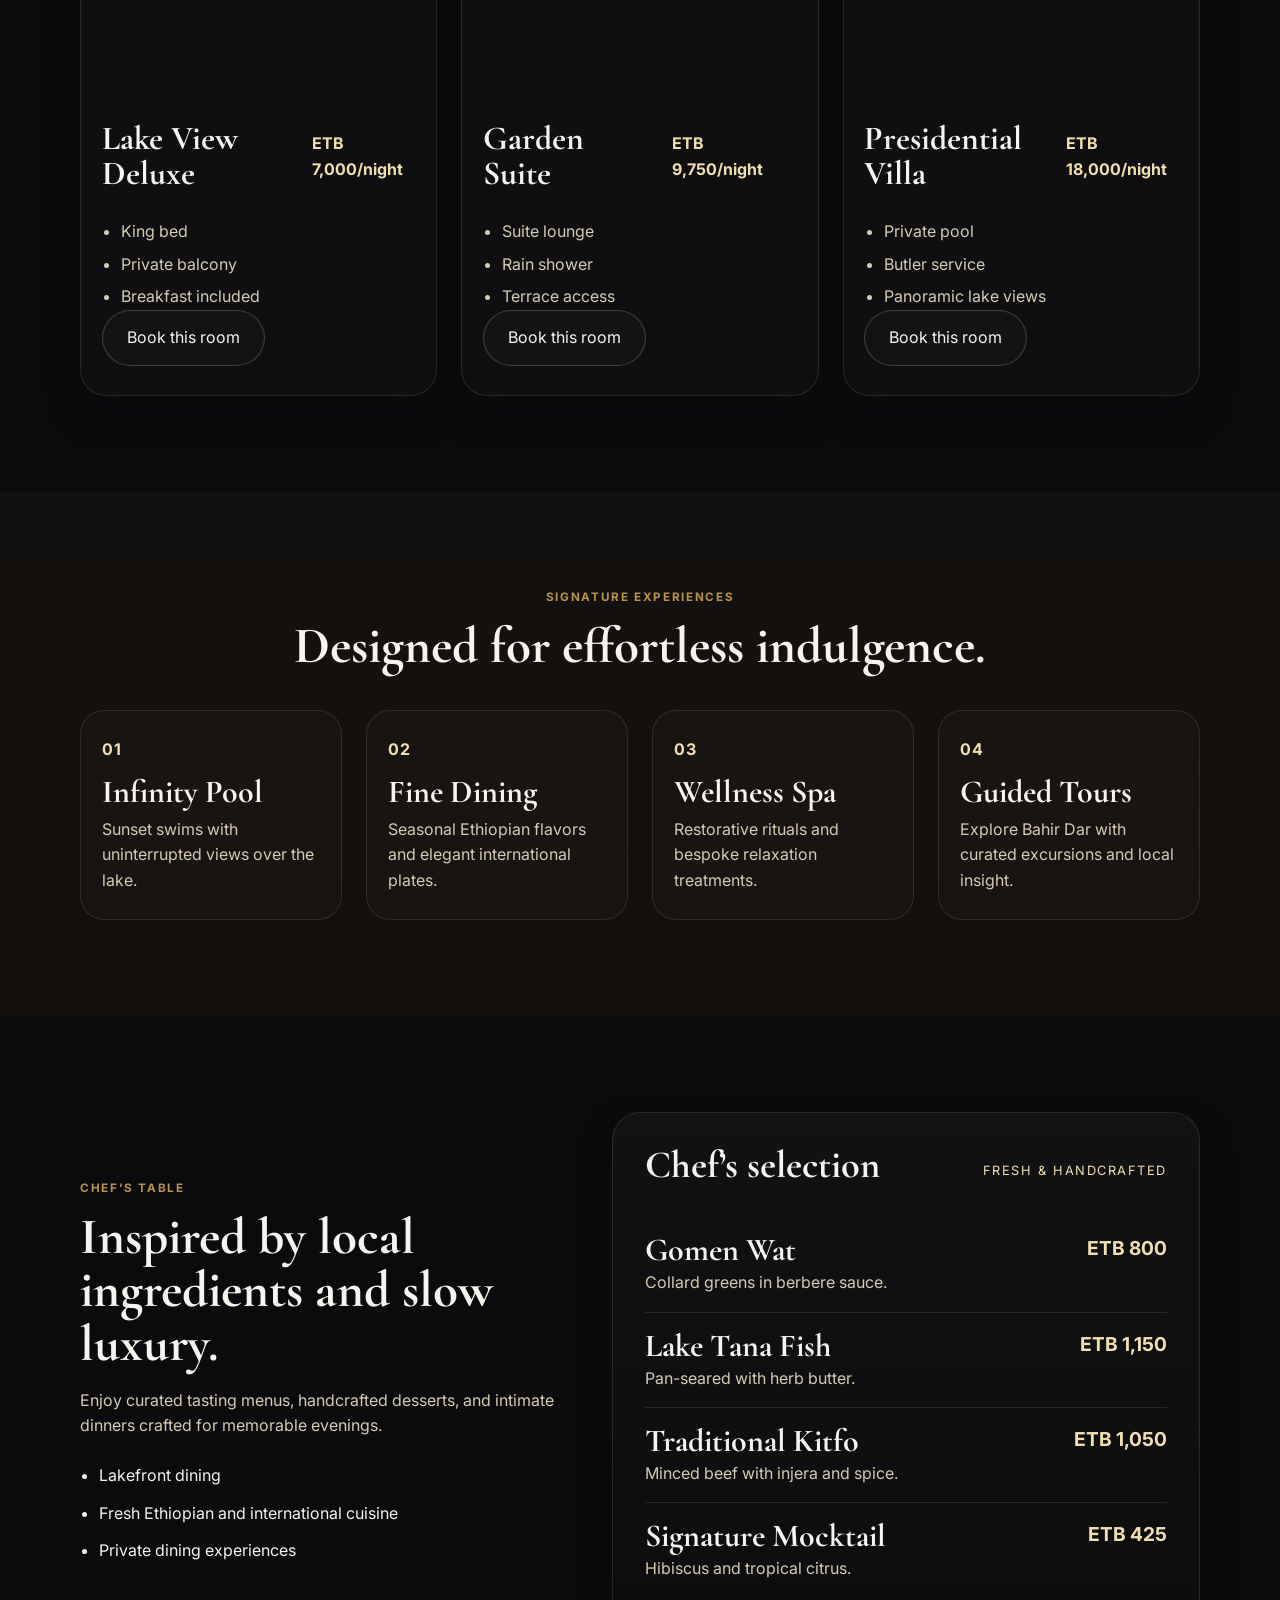
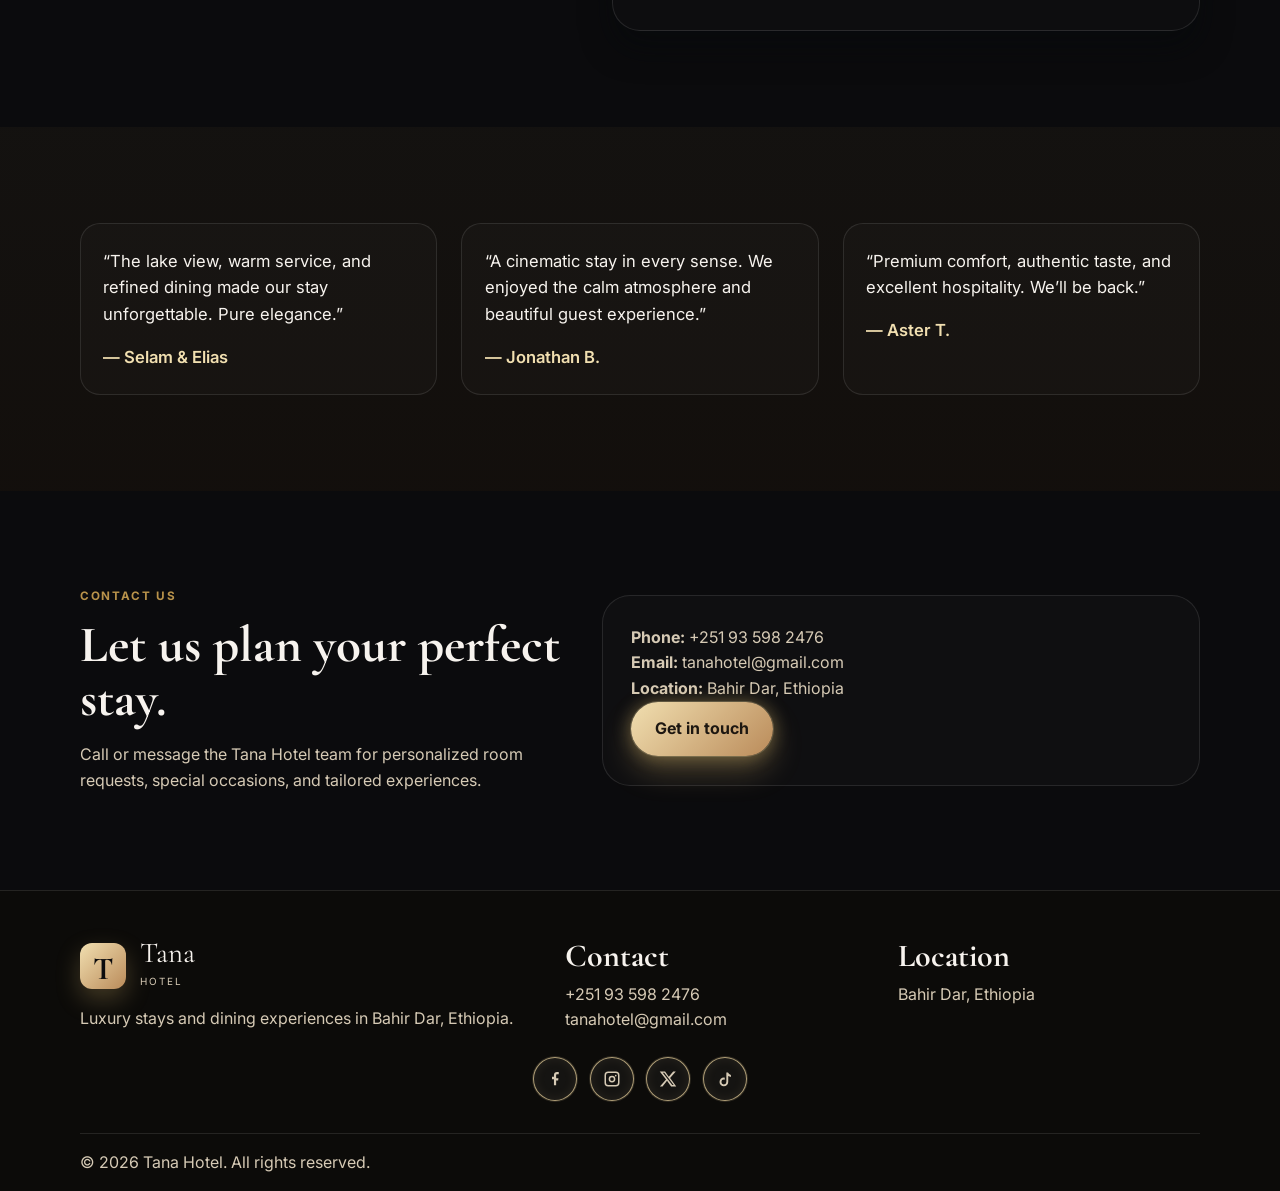
==== commit 9329f58d: "Correct final Tana Hotel footer and contact info" ====
--- a/index.html
+++ b/index.html
@@ -252,8 +252,8 @@
             <p>Call or message the Tana Hotel team for personalized room requests, special occasions, and tailored experiences.</p>
           </div>
           <div class="contact-card">
-            <p><strong>Phone:</strong> <a href="tel:+251962805440">+251 96 280 5440</a></p>
-            <p><strong>Email:</strong> <a href="mailto:hello@tanahotel.com">hello@tanahotel.com</a></p>
+            <p><strong>Phone:</strong> <a href="tel:+251935982476">+251 93 598 2476</a></p>
+            <p><strong>Email:</strong> <a href="mailto:tanahotel@gmail.com">tanahotel@gmail.com</a></p>
             <p><strong>Location:</strong> Bahir Dar, Ethiopia</p>
             <a class="btn btn-primary" href="contact.html">Get in touch</a>
           </div>
@@ -275,8 +275,8 @@
         </div>
         <div>
           <h4>Contact</h4>
-          <p><a href="tel:+251912345678">+251 91 234 5678</a></p>
-          <p><a href="mailto:hello@tanahotel.com">hello@tanahotel.com</a></p>
+          <p><a href="tel:+251935982476">+251 93 598 2476</a></p>
+          <p><a href="mailto:tanahotel@gmail.com">tanahotel@gmail.com</a></p>
         </div>
         <div>
           <h4>Location</h4>
